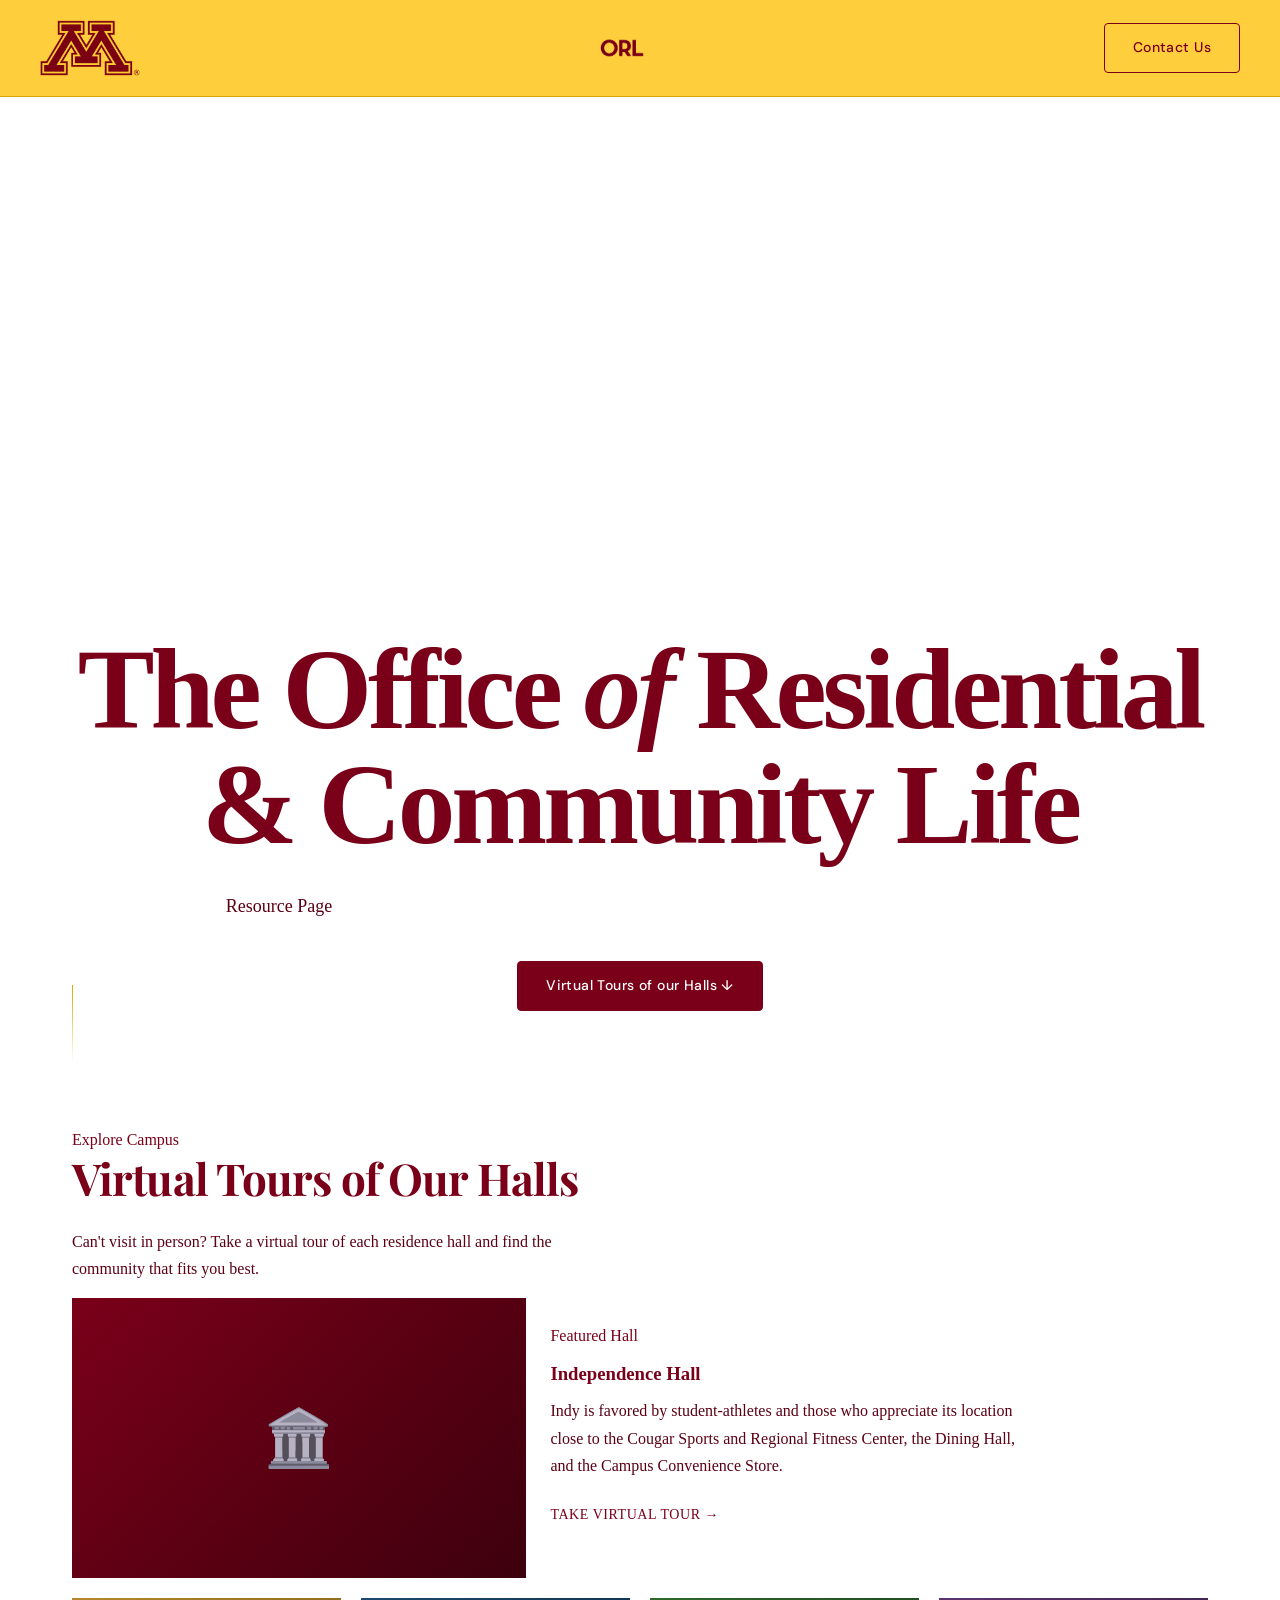
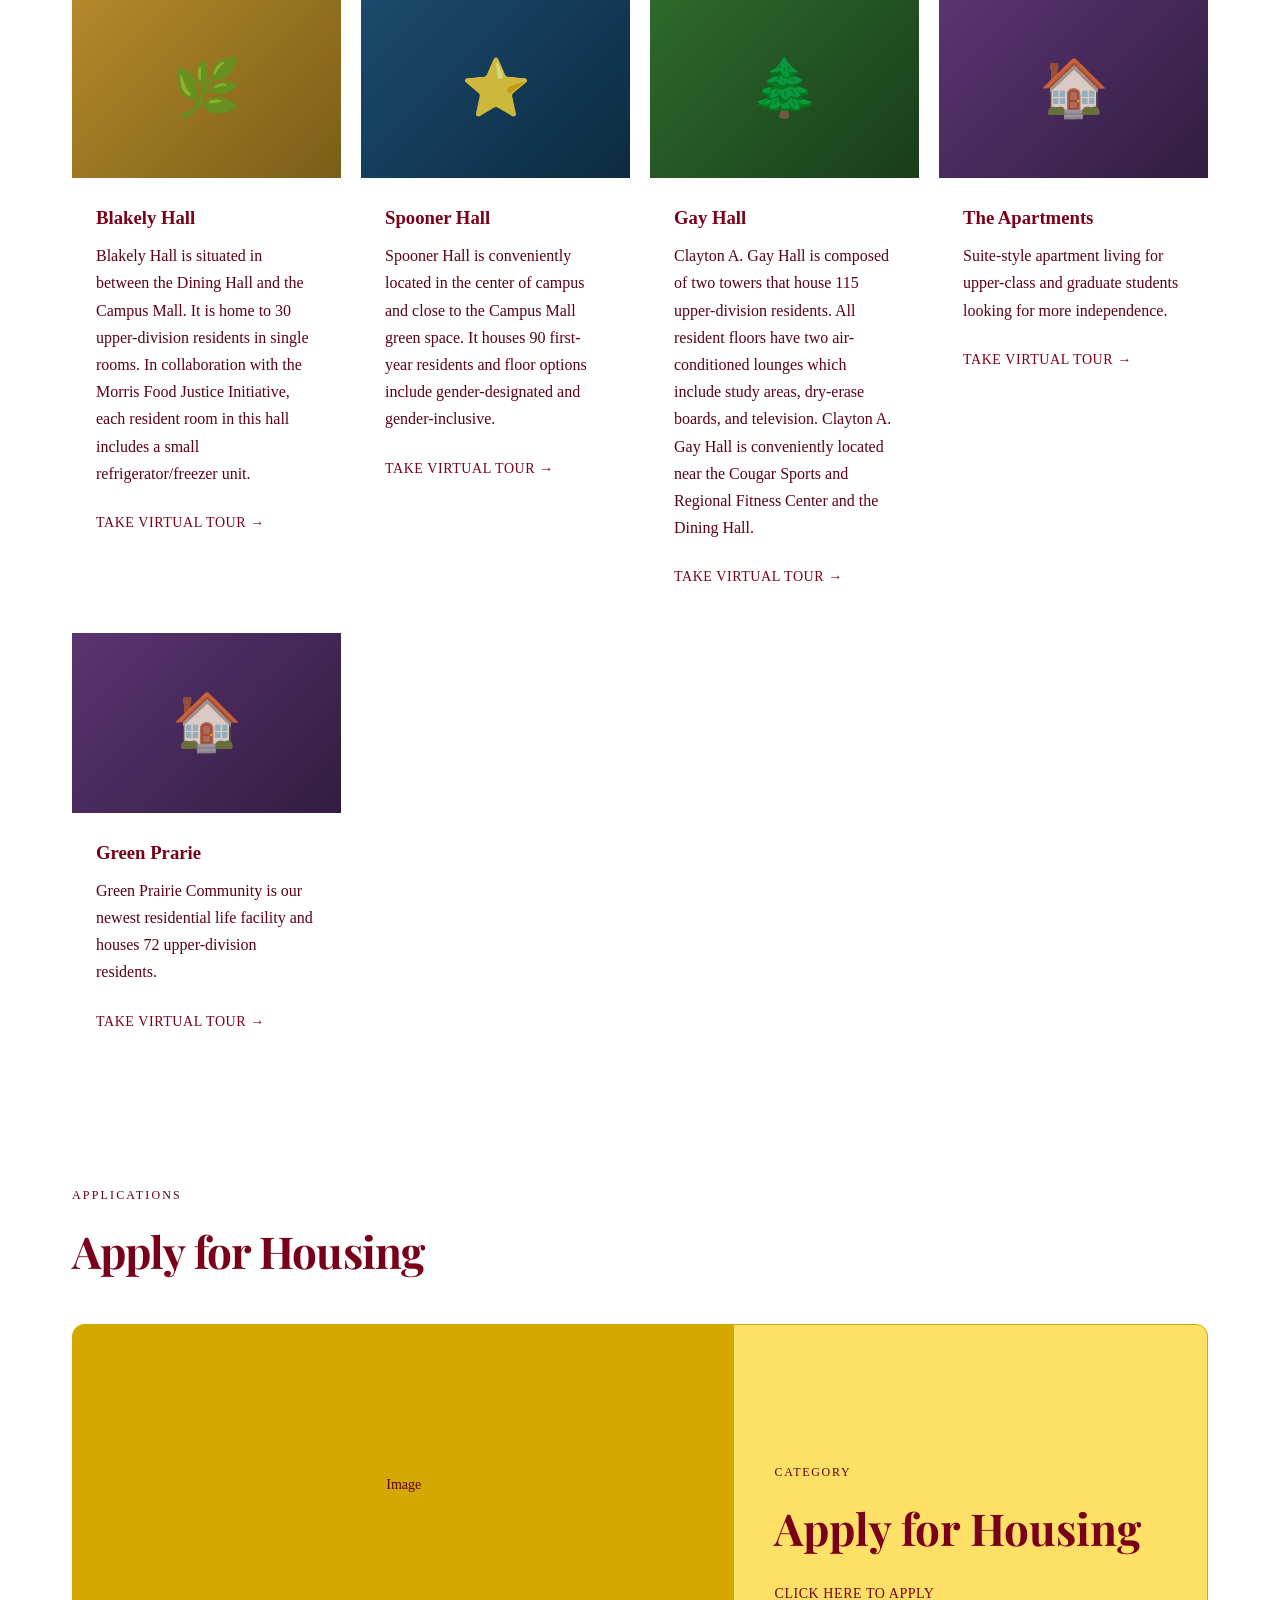
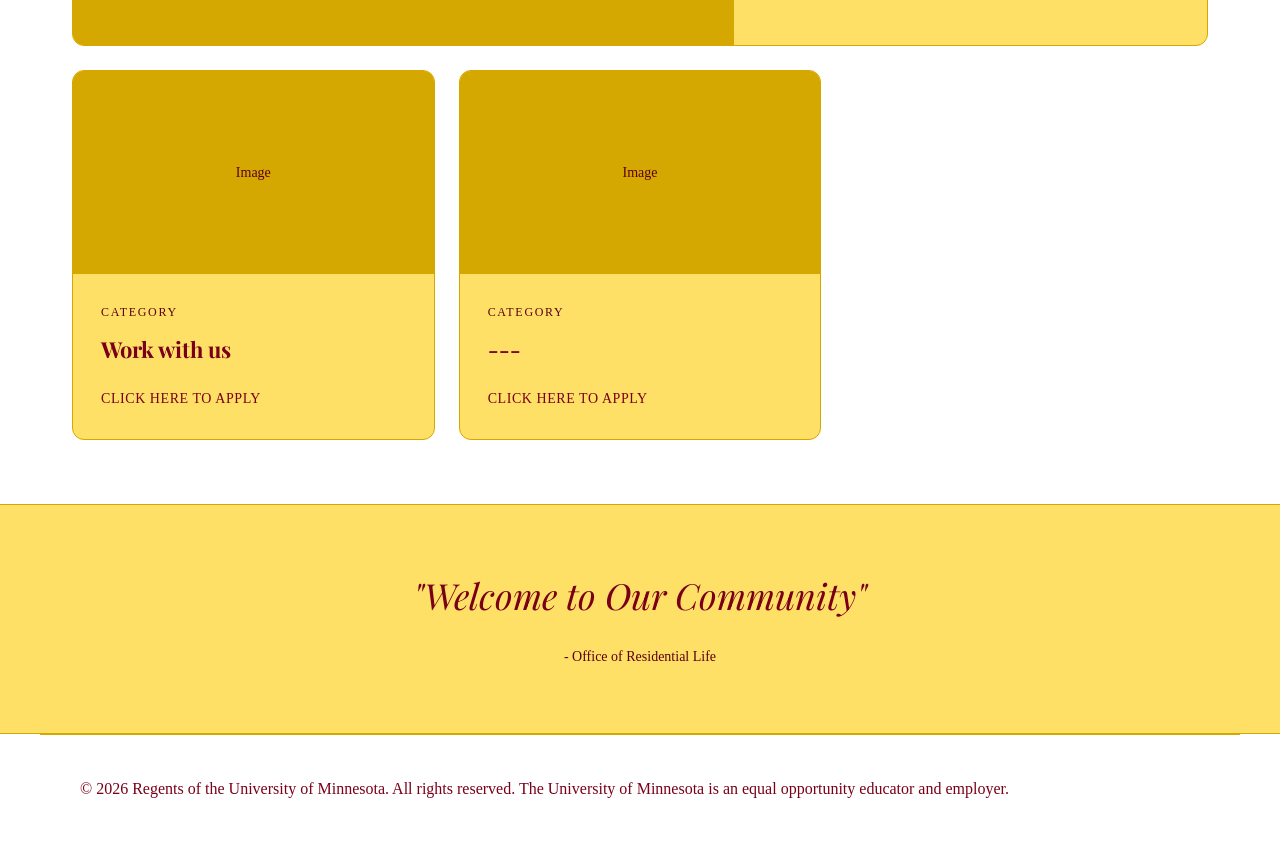
==== index.html @ 39b823a9 "changed titles" ====
<!DOCTYPE html>
<html lang="en">
<head>
  <meta charset="UTF-8" />
  <meta name="viewport" content="width=device-width, initial-scale=1.0" />
  <title>UMM Residential life</title>
  <link rel="stylesheet" href="webpage.css" />
  <link rel="preconnect" href="https://fonts.googleapis.com" />
  <link rel="preconnect" href="https://fonts.gstatic.com" crossorigin />
  <link href="https://fonts.googleapis.com/css2?family=Playfair+Display:wght@400;700;900&family=DM+Sans:wght@300;400;500&display=swap" rel="stylesheet" />
</head>
<body>

  <!-- NAV -->
  <nav class="nav">
    <a href="#">
      <img src="images/logo.png" alt="UMN Logo" width="100">
    </a>
    <ul class="nav__links">
      <li><a href="#">
          <img src="images/orl logo.png" alt="ORL Logo" width="50">
        </a>
      </li>
    </ul>
    <a href="#contact" class="btn btn--outline">Contact Us</a>
  </nav>

  <!-- HERO -->
  <video autoplay muted loop id="myVideo">
    <source src="videos/1.MOV" type="video/mp4">
  </video>

  <header class="hero">
    <h1 class="hero__title">
      The Office
      <em>of</em> Residential & Community Life
    </h1>
    <p class="hero__sub">
      Resource Page
    </p>
    <div class="hero__actions">
      <a href="#about" class="btn btn--primary">Virtual Tours of our Halls ↓</a>
    </div>
    <div class="hero__scroll-line"></div>
  </header>

 <section class="section" id="tours">
    <div class="section__label">Explore Campus</div>
    <h2 class="section__heading">Virtual Tours of Our Halls</h2>
    <p class="section__intro">
      Can't visit in person? Take a virtual tour of each residence hall and find the community that fits you best.
    </p>

    <div class="tours__grid">

      <a href="https://massinteract.com/university-of-minnesota-morris/#media-name=Residential%20Life%20-%20David%20C%20Johnson%20Independence%20Hall%20-%20Double%20Occupancy%20Room&yaw=99.58&pitch=0.44&fov=110.00" target="_blank" class="tour-card tour-card--featured">
        <div class="tour-card__img" style="background: linear-gradient(135deg, #7a0019 0%, #3d000d 100%);">
          <div class="tour-card__img-icon">🏛️</div>
        </div>
        <div class="tour-card__body">
          <span class="tour-card__badge">Featured Hall</span>
          <h3>Independence Hall</h3>
          <p>Indy is favored by student-athletes and those who appreciate its location close to the Cougar Sports and Regional Fitness Center, the Dining Hall, and the Campus Convenience Store.</p>
          <span class="link-arrow">Take Virtual Tour →</span>
        </div>
      </a>

      <a href="https://massinteract.com/university-of-minnesota-morris/#media-name=Academics%20-%20Blakely%20Hall&yaw=134.14&pitch=-0.00&fov=110.00" target="_blank" class="tour-card">
        <div class="tour-card__img" style="background: linear-gradient(135deg, #b5882a 0%, #7a5e18 100%);">
          <div class="tour-card__img-icon">🌿</div>
        </div>
        <div class="tour-card__body">
          <h3>Blakely Hall</h3>
          <p>Blakely Hall is situated in between the Dining Hall and the Campus Mall. It is home to 30 upper-division residents in single rooms. In collaboration with the Morris Food Justice Initiative, each resident room in this hall includes a small refrigerator/freezer unit. </p>
          <span class="link-arrow">Take Virtual Tour →</span>
        </div>
      </a>

      <a href="https://massinteract.com/university-of-minnesota-morris/#media-name=Residential%20Life%20-%20Spooner%20Hall%20-%20Double%20Occupancy%20Room&yaw=178.89&pitch=-0.45&fov=110.00" target="_blank" class="tour-card">
        <div class="tour-card__img" style="background: linear-gradient(135deg, #1a4a6e 0%, #0d2b40 100%);">
          <div class="tour-card__img-icon">⭐</div>
        </div>
        <div class="tour-card__body">
          <h3>Spooner Hall</h3>
          <p>Spooner Hall is conveniently located in the center of campus and close to the Campus Mall green space. It houses 90 first-year residents and floor options include gender-designated and gender-inclusive.</p>
          <span class="link-arrow">Take Virtual Tour →</span>
        </div>
      </a>

      <a href="https://massinteract.com/university-of-minnesota-morris/#media-name=Residential%20Life%20-%20Clayton%20A%20Gay%20Hall%20-%20Double%20Occupancy%20Room&yaw=2.99&pitch=-0.45&fov=110.00" target="_blank" class="tour-card">
        <div class="tour-card__img" style="background: linear-gradient(135deg, #2d6a2d 0%, #193d19 100%);">
          <div class="tour-card__img-icon">🌲</div>
        </div>
        <div class="tour-card__body">
          <h3>Gay Hall</h3>
          <p>Clayton A. Gay Hall is composed of two towers that house 115 upper-division residents. All resident floors have two air-conditioned lounges which include study areas, dry-erase boards, and television. Clayton A. Gay Hall is conveniently located near the Cougar Sports and Regional Fitness Center and the Dining Hall.</p>
          <span class="link-arrow">Take Virtual Tour →</span>
        </div>
      </a>

      <a href="https://massinteract.com/university-of-minnesota-morris/#media-name=Residential%20Life%20-%20On-Campus%20Apartments&yaw=59.70&pitch=0.44&fov=110.00" target="_blank" class="tour-card">
        <div class="tour-card__img" style="background: linear-gradient(135deg, #5a3472 0%, #321d40 100%);">
          <div class="tour-card__img-icon">🏠</div>
        </div>
        <div class="tour-card__body">
          <h3>The Apartments</h3>
          <p>Suite-style apartment living for upper-class and graduate students looking for more independence.</p>
          <span class="link-arrow">Take Virtual Tour →</span>
        </div>
      </a>

            <a href="https://massinteract.com/university-of-minnesota-morris/#media-name=Residential%20Life%20-%20On-Campus%20Apartments&yaw=59.70&pitch=0.44&fov=110.00" target="_blank" class="tour-card">
        <div class="tour-card__img" style="background: linear-gradient(135deg, #5a3472 0%, #321d40 100%);">
          <div class="tour-card__img-icon">🏠</div>
        </div>
        <div class="tour-card__body">
          <h3>Green Prarie</h3>
          <p>Green Prairie Community is our newest residential life facility and houses 72 upper-division residents.</p>
          <span class="link-arrow">Take Virtual Tour →</span>
        </div>
      </a>

    </div>
  </section>


  <!-- WORK / PORTFOLIO -->
  <section class="section work" id="work">
    <div class="about__label">Applications</div>
    <h2 class="section__heading">Apply for Housing</h2>
    <div class="work__grid">
      <article class="work-card work-card--large">
        <div class="work-card__img-wrap">
          <div class="work-card__img-placeholder"><span>Image</span></div>
        </div>
        <div class="work-card__body">
          <span class="work-card__tag">Category</span>
          <h3>Apply for Housing</h3>
          <a href="https://umnmorris.erezlife.com/" class="link-arrow">Click here to apply</a>
        </div>
      </article>
      <article class="work-card">
        <div class="work-card__img-wrap">
          <div class="work-card__img-placeholder"><span>Image</span></div>
        </div>
        <div class="work-card__body">
          <span class="work-card__tag">Category</span>
          <h3>Work with us</h3>
          <a href="#" class="link-arrow">Click here to apply</a>
        </div>
      </article>
      <article class="work-card">
        <div class="work-card__img-wrap">
          <div class="work-card__img-placeholder"><span>Image</span></div>
        </div>
        <div class="work-card__body">
          <span class="work-card__tag">Category</span>
          <h3>---</h3>
          <a href="#" class="link-arrow">Click here to apply</a>
        </div>
      </article>
    </div>
  </section>

  <!-- TESTIMONIAL -->
  <section class="section testimonial">
    <blockquote class="quote">
      <p class="quote__text">
        "Welcome to Our Community"
      </p>
      <footer class="quote__author">
        <strong></strong> - Office of Residential Life
      </footer>
    </blockquote>
  </section>


  <!-- FOOTER -->
  <footer class="footer">
      <span>© 2026 Regents of the University of Minnesota. All rights reserved. The University of Minnesota is an equal opportunity educator and employer.</span>
    </div>
  </footer>

</body>
</html>
---- webpage.css ----
/* ============================================================
   TEMPLATE — style.css
   Aesthetic: Editorial / Refined Minimal (warm ivory + ink)
   Fonts: Playfair Display (headings) + DM Sans (body)
   ============================================================ */

/* ----------------------------------------------------------
   CSS VARIABLES
   ---------------------------------------------------------- */
:root {
  --clr-bg:         #ffffff;
  --clr-ink:        #7a0019;
  --clr-muted:      #5c0014;
  --clr-accent:     #7a0019;
  --clr-accent-lt:  #f5e090;
  --clr-border:     #d4a800;
  --clr-white:      #FFFFFF;
  --clr-card-bg:    #ffe066;

  --ff-display: 'Playfair Display', Georgia, serif;
  --ff-body:    'DM Sans', sans-serif;

  --fz-xs:   0.75rem;
  --fz-sm:   0.875rem;
  --fz-base: 1rem;
  --fz-lg:   1.125rem;
  --fz-xl:   1.375rem;
  --fz-2xl:  2rem;
  --fz-3xl:  2.75rem;
  --fz-4xl:  4rem;
  --fz-hero: clamp(4rem, 9vw, 8rem);

  --radius:  4px;
  --radius-lg: 12px;

  --shadow-sm: 0 1px 3px rgba(122,0,25,.12);
  --shadow-md: 0 4px 16px rgba(122,0,25,.18);

  --transition: 220ms ease;

  --max-w: 1200px;
  --section-pad: clamp(2.5rem, 5vw, 4.5rem);
}

/* ----------------------------------------------------------
   RESET & BASE
   ---------------------------------------------------------- */
*, *::before, *::after { box-sizing: border-box; margin: 0; padding: 0; }

html { 
  scroll-behavior: smooth; 
}

#myVideo {
  width: 100vw;
  height: 50vh;
  object-fit: cover;
}


body {
  font-family: 'custom';
  src: ur('fonts/Neurtaface Text Bold.otf') format('truetype');
  font-size: var(--fz-base);
  line-height: 1.7;
  color: var(--clr-ink);
  background: var(--clr-bg);
  -webkit-font-smoothing: antialiased;
}

img { display: block; max-width: 100%; height: auto; }

a { color: inherit; text-decoration: none; }

ul { list-style: none; }

/* ----------------------------------------------------------
   TYPOGRAPHY
   ---------------------------------------------------------- */
.section__heading {
  font-family: var(--ff-display);
  font-size: var(--fz-3xl);
  font-weight: 700;
  line-height: 1.15;
  letter-spacing: -0.02em;
  margin-bottom: 1.5rem;
}

p {
  color: var(--clr-muted);
  max-width: 60ch;
  margin-bottom: 1rem;
}

em { font-style: italic; color: var(--clr-ink); }

.link-arrow {
  display: inline-flex;
  align-items: center;
  gap: 0.3em;
  font-weight: 500;
  font-size: var(--fz-sm);
  letter-spacing: 0.04em;
  text-transform: uppercase;
  color: var(--clr-ink);
  transition: gap var(--transition);
}
.link-arrow:hover { gap: 0.6em; }

/* ----------------------------------------------------------
   LAYOUT UTILS
   ---------------------------------------------------------- */
.section {
  max-width: var(--max-w);
  margin: 0 auto;
  padding: var(--section-pad) 2rem;
}

.about__label {
  font-size: var(--fz-xs);
  font-weight: 500;
  letter-spacing: 0.18em;
  text-transform: uppercase;
  color: var(--clr-muted);
  margin-bottom: 1.25rem;
}

/* ----------------------------------------------------------
   BUTTONS
   ---------------------------------------------------------- */
.btn {
  display: inline-flex;
  align-items: center;
  gap: 0.5em;
  padding: 0.75rem 1.75rem;
  border-radius: var(--radius);
  font-family: var(--ff-body);
  font-size: var(--fz-sm);
  font-weight: 500;
  letter-spacing: 0.03em;
  cursor: pointer;
  transition: background var(--transition), color var(--transition), border-color var(--transition), transform var(--transition);
  border: 1.5px solid transparent;
}

.btn:hover { transform: translateY(-1px); }
.btn:active { transform: translateY(0); }

.btn--primary {
  background: var(--clr-ink);
  color: var(--clr-white);
  border-color: var(--clr-ink);
}
.btn--primary:hover { background: #4d0010; border-color: #4d0010; }

.btn--outline {
  background: transparent;
  color: var(--clr-ink);
  border-color: var(--clr-ink);
}
.btn--outline:hover { background: var(--clr-ink); color: var(--clr-white); }

.btn--ghost {
  background: transparent;
  color: var(--clr-muted);
  border-color: transparent;
  padding-left: 0;
}
.btn--ghost:hover { color: var(--clr-ink); }

/* ----------------------------------------------------------
   NAV
   ---------------------------------------------------------- */
.nav {
  position: sticky;
  top: 0;
  z-index: 100;
  display: flex;
  align-items: center;
  justify-content: space-between;
  gap: 2rem;
  padding: 1.25rem 2.5rem;
  background: rgba(255, 204, 51, 0.95);
  backdrop-filter: blur(10px);
  border-bottom: 1px solid var(--clr-border);
}

.nav__logo {
  font-family: var(--ff-display);
  font-size: var(--fz-xl);
  font-weight: 900;
  letter-spacing: -0.03em;
  color: var(--clr-ink);
}

.nav__links {
  display: flex;
  gap: 2rem;
}

.nav__links a {
  font-size: var(--fz-sm);
  font-weight: 400;
  color: var(--clr-muted);
  transition: color var(--transition);
}
.nav__links a:hover { color: var(--clr-ink); }

/* ----------------------------------------------------------
   HERO
   ---------------------------------------------------------- */
.hero {
  position: relative;
  max-width: var(--max-w);
  margin: 0 auto;
  padding: clamp(2.5rem, 6vw, 5rem) 2rem clamp(2rem, 4vw, 3.5rem);
  overflow: hidden;
  text-align: center;
}

.hero__eyebrow {
  font-size: var(--fz-xs);
  letter-spacing: 0.22em;
  text-transform: uppercase;
  color: var(--clr-muted);
  margin-bottom: 1.5rem;
  animation: fadeUp 0.6s ease both;
}

.hero__title {
  font-family: 'custom';
  src: ur('fonts/Neutraface Text Bold.otf') format('truetype');
  font-size: var(--fz-hero);
  font-weight: 900;
  line-height: 1.0;
  letter-spacing: -0.035em;
  color: var(--clr-ink);
  margin-bottom: 1.75rem;
  animation: fadeUp 0.6s 0.1s ease both;
  text-align: center;
}

.hero__sub {
  font-size: var(--fz-lg);
  max-width: 46ch;
  color: var(--clr-muted);
  margin-bottom: 2.5rem;
  animation: fadeUp 0.6s 0.2s ease both;
  text-align: center;

}

.hero__actions {
  display: flex;
  align-items: center;
  justify-content: center;
  gap: 1.25rem;
  flex-wrap: wrap;
  animation: fadeUp 0.6s 0.3s ease both;
}

.hero__scroll-line {
  position: absolute;
  bottom: 0;
  left: 2rem;
  width: 1px;
  height: clamp(3rem, 6vw, 5rem);
  background: linear-gradient(to bottom, var(--clr-border), transparent);
}

/* ----------------------------------------------------------
   ABOUT
   ---------------------------------------------------------- */
.about__grid {
  display: grid;
  grid-template-columns: 1fr 1fr;
  gap: 5rem;
  align-items: center;
}

.about__image-wrap {
  position: relative;
}

.about__image-placeholder {
  width: 100%;
  aspect-ratio: 4/5;
  background: var(--clr-card-bg);
  border-radius: var(--radius-lg);
  display: flex;
  align-items: center;
  justify-content: center;
  font-size: var(--fz-sm);
  color: var(--clr-muted);
  border: 1px dashed var(--clr-border);
}

.about__text { max-width: 50ch; }
.about__text .section__heading { max-width: 20ch; }

/* ----------------------------------------------------------
   Virtual Tours
   ---------------------------------------------------------- */

.tours__grid {
  display: grid;
  grid-template-columns: repeat(4, 1fr);
  grid-template-rows: auto auto;
  gap: 1.25rem;
}

.tour-card--featured {
  grid-column: span 4;
  display: grid;
  grid-template-columns: 1fr 1.5fr;
}




.tour-card:hover {
  transform: translateY(-5px);
  box-shadow: var(--shadow-lg);
}

.tour-card__img {
  display: flex;
  align-items: center;
  justify-content: center;
  min-height: 180px;
  flex-shrink: 0;
}

.tour-card--featured .tour-card__img {
  min-height: 280px;
}

.tour-card__img-icon {
  font-size: 3.5rem;
  opacity: 0.8;
}

.tour-card__body {
  padding: 1.5rem;
  display: flex;
  flex-direction: column;
  gap: 0.5rem;
  flex: 1;
}



/* ----------------------------------------------------------
   WORK
   ---------------------------------------------------------- */
.work > .section__heading { margin-bottom: 3rem; }

.work__grid {
  display: grid;
  grid-template-columns: repeat(3, 1fr);
  grid-template-rows: auto;
  gap: 1.5rem;
}

.work-card--large {
  grid-column: span 3;
  display: grid;
  grid-template-columns: 1.4fr 1fr;
  gap: 0;
  overflow: hidden;
}

.work-card {
  background: var(--clr-card-bg);
  border: 1px solid var(--clr-border);
  border-radius: var(--radius-lg);
  overflow: hidden;
  transition: transform var(--transition), box-shadow var(--transition);
}

.work-card:hover {
  transform: translateY(-4px);
  box-shadow: var(--shadow-md);
}

.work-card__img-wrap { overflow: hidden; }

.work-card__img-placeholder {
  width: 100%;
  aspect-ratio: 16/9;
  background: var(--clr-border);
  display: flex;
  align-items: center;
  justify-content: center;
  font-size: var(--fz-sm);
  color: var(--clr-muted);
  border: 1px dashed var(--clr-border);
  transition: transform 400ms ease;
}

.work-card--large .work-card__img-placeholder {
  aspect-ratio: unset;
  height: 100%;
  min-height: 320px;
  border-radius: 0;
}

.work-card:hover .work-card__img-placeholder { transform: scale(1.03); }

.work-card__body { padding: 1.75rem; }

.work-card--large .work-card__body {
  display: flex;
  flex-direction: column;
  justify-content: flex-end;
  padding: 2.5rem;
}

.work-card__tag {
  font-size: var(--fz-xs);
  letter-spacing: 0.14em;
  text-transform: uppercase;
  color: var(--clr-muted);
  display: block;
  margin-bottom: 0.5rem;
}

.work-card__body h3 {
  font-family: var(--ff-display);
  font-size: var(--fz-xl);
  font-weight: 700;
  margin-bottom: 1rem;
}

.work-card--large .work-card__body h3 { font-size: var(--fz-3xl); }

/* ----------------------------------------------------------
   TESTIMONIAL
   ---------------------------------------------------------- */
.testimonial {
  border-top: 1px solid var(--clr-border);
  border-bottom: 1px solid var(--clr-border);
  background: var(--clr-card-bg);
  max-width: 100%;
  padding: var(--section-pad) 2rem;
}

.quote {
  max-width: 780px;
  margin: 0 auto;
  text-align: center;
}

.quote__text {
  font-family: var(--ff-display);
  font-size: clamp(1.5rem, 3vw, 2.25rem);
  font-weight: 400;
  font-style: italic;
  line-height: 1.45;
  color: var(--clr-ink);
  max-width: 100%;
  margin-bottom: 1.5rem;
}

.quote__author {
  font-size: var(--fz-sm);
  color: var(--clr-muted);
}

/* ----------------------------------------------------------
   CONTACT
   ---------------------------------------------------------- */
.contact__sub {
  max-width: 50ch;
  margin-bottom: 3rem;
}

.contact__form { max-width: 680px; }

.form-row {
  display: grid;
  grid-template-columns: 1fr 1fr;
  gap: 1.25rem;
  margin-bottom: 1.25rem;
}

.form-group {
  display: flex;
  flex-direction: column;
  gap: 0.4rem;
  margin-bottom: 1.25rem;
}

.form-group label {
  font-size: var(--fz-sm);
  font-weight: 500;
  color: var(--clr-ink);
}

.form-group input,
.form-group textarea {
  font-family: var(--ff-body);
  font-size: var(--fz-base);
  color: var(--clr-ink);
  background: var(--clr-white);
  border: 1.5px solid var(--clr-border);
  border-radius: var(--radius);
  padding: 0.75rem 1rem;
  outline: none;
  transition: border-color var(--transition), box-shadow var(--transition);
  resize: vertical;
}

.form-group input::placeholder,
.form-group textarea::placeholder { color: var(--clr-border); }

.form-group input:focus,
.form-group textarea:focus {
  border-color: var(--clr-accent);
  box-shadow: 0 0 0 3px var(--clr-accent-lt);
}

/* ----------------------------------------------------------
   FOOTER
   ---------------------------------------------------------- */
.footer {
  border-top: 1px solid var(--clr-border);
  padding: 2.5rem 2.5rem;
  max-width: var(--max-w);
  margin: 0 auto;
}

.footer__top {
  display: flex;
  align-items: center;
  justify-content: space-between;
  margin-bottom: 2rem;
  flex-wrap: wrap;
  gap: 1rem;
}

.footer__links {
  display: flex;
  gap: 2rem;
}

.footer__links a {
  font-size: var(--fz-sm);
  color: var(--clr-muted);
  transition: color var(--transition);
}
.footer__links a:hover { color: var(--clr-ink); }

.footer__bottom {
  display: flex;
  justify-content: space-between;
  align-items: center;
  font-size: var(--fz-xs);
  color: var(--clr-muted);
  border-top: 1px solid var(--clr-border);
  padding-top: 1.5rem;
  flex-wrap: wrap;
  gap: 0.5rem;
}

/* ----------------------------------------------------------
   ANIMATIONS
   ---------------------------------------------------------- */
@keyframes fadeUp {
  from { opacity: 0; transform: translateY(20px); }
  to   { opacity: 1; transform: translateY(0); }
}

/* ----------------------------------------------------------
   RESPONSIVE
   ---------------------------------------------------------- */
@media (max-width: 900px) {
  .about__grid {
    grid-template-columns: 1fr;
    gap: 2.5rem;
  }

  .work__grid {
    grid-template-columns: 1fr;
  }

  .work-card--large {
    grid-column: span 1;
    grid-template-columns: 1fr;
  }

  .work-card--large .work-card__img-placeholder {
    min-height: 220px;
  }
}

@media (max-width: 640px) {
  .nav__links { display: none; }

  .hero__title { letter-spacing: -0.03em; }

  .form-row { grid-template-columns: 1fr; }

  .footer__top { flex-direction: column; align-items: flex-start; }

  .footer__bottom { flex-direction: column; align-items: flex-start; }

  .services__grid { grid-template-columns: 1fr; }
}


/* ----------------------------------------------------------
   VIDSOS
   ---------------------------------------------------------- */
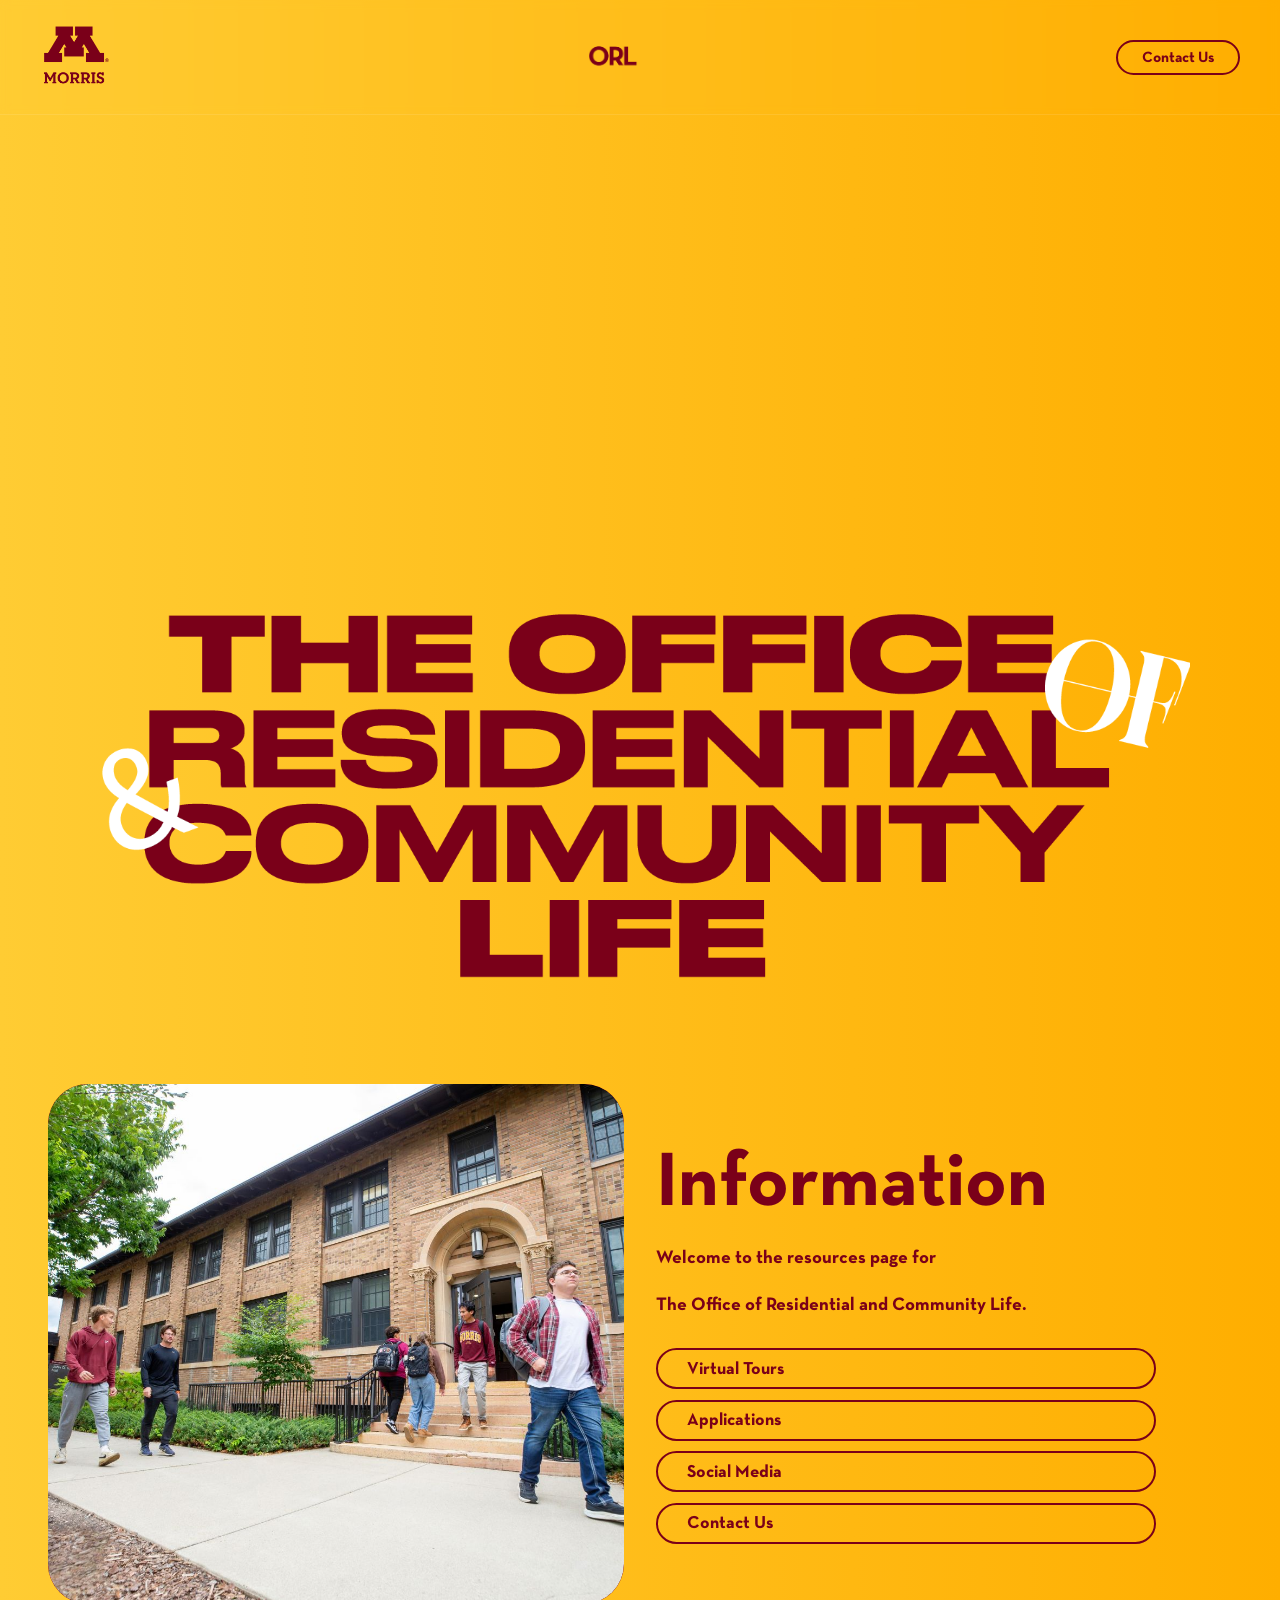
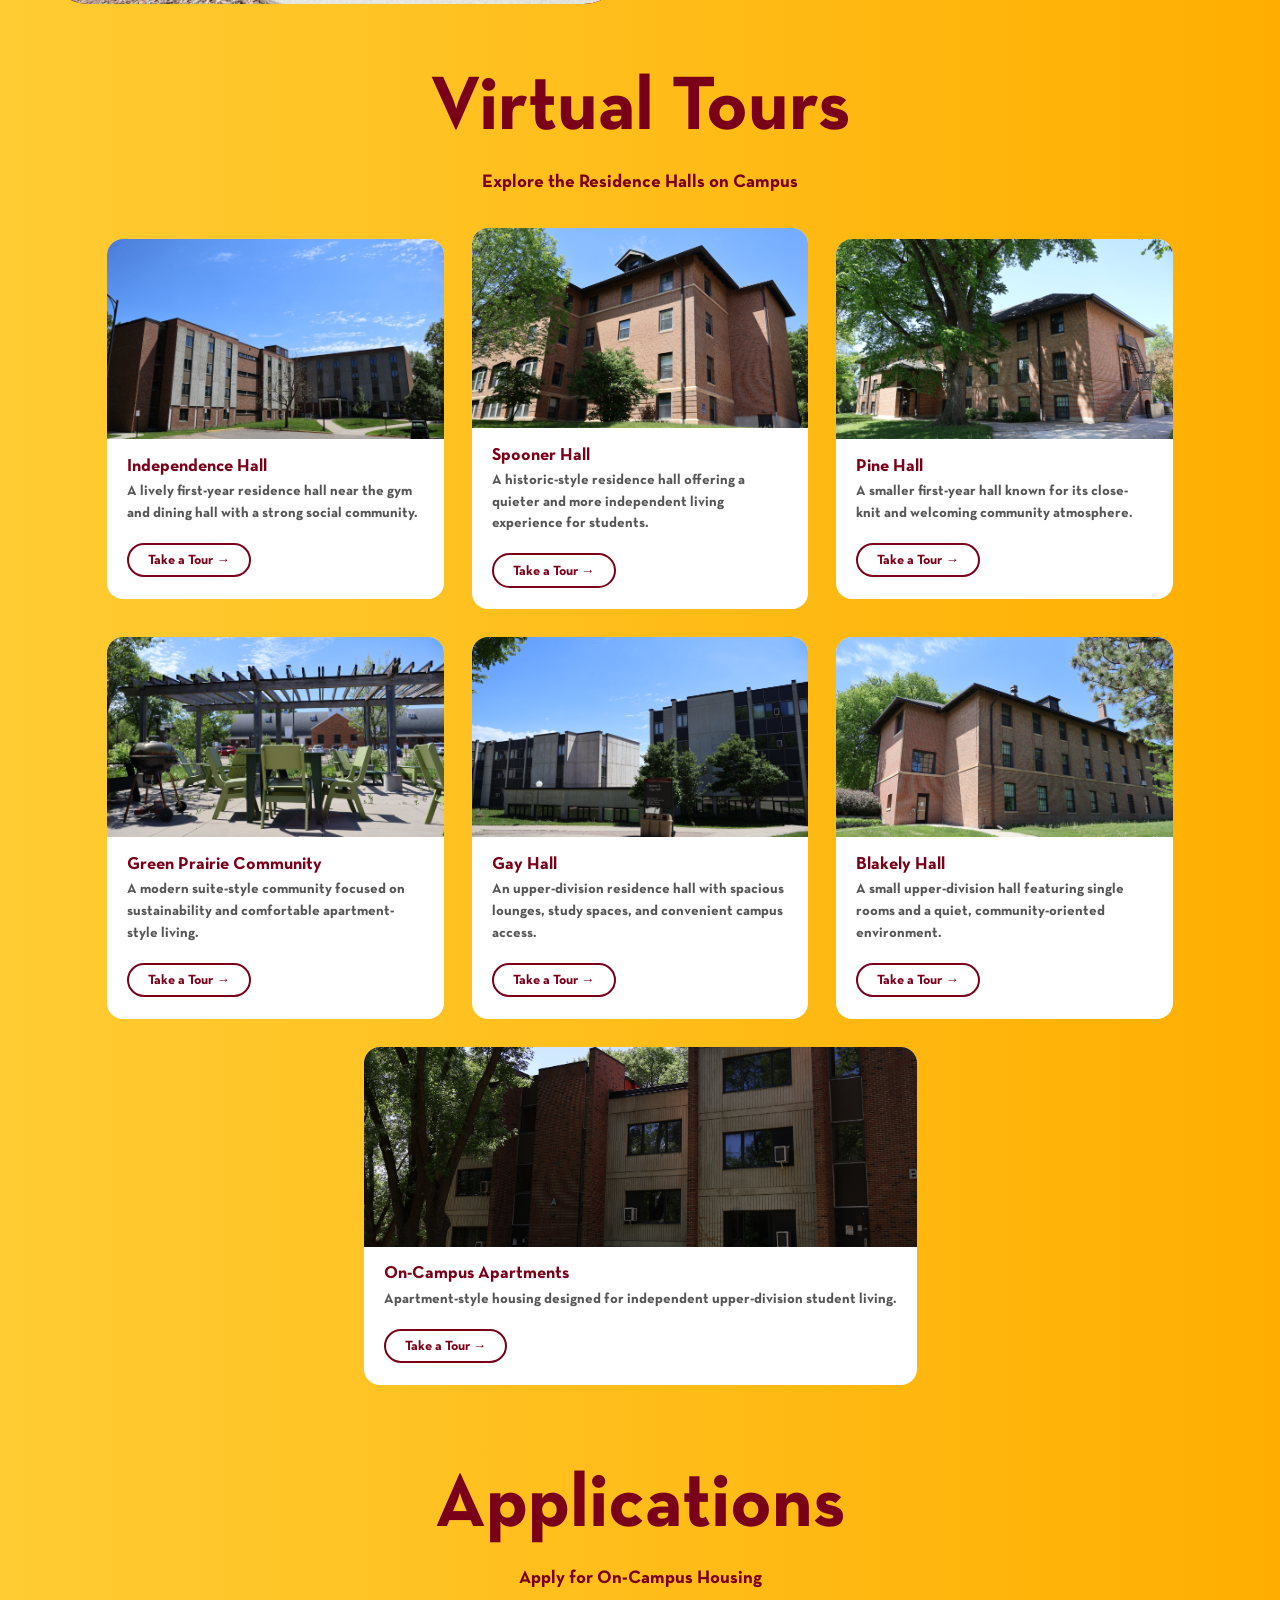
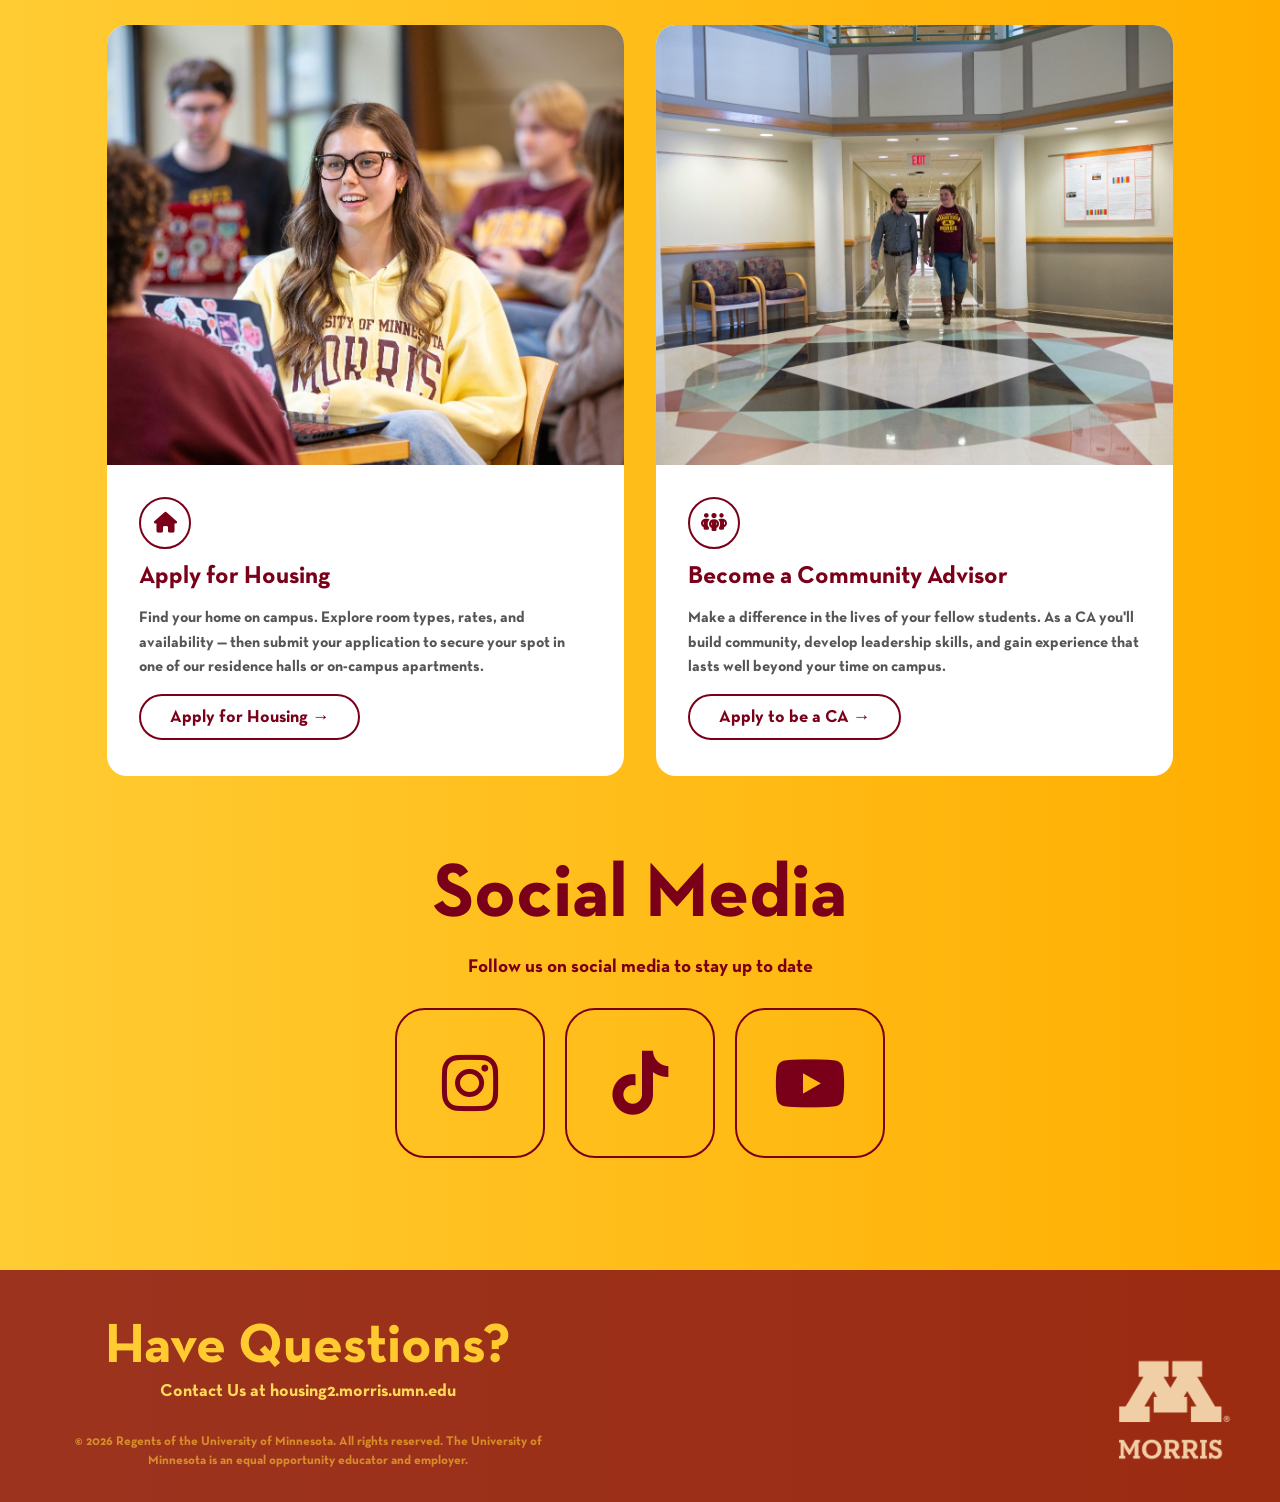
==== commit 617a7a8b: "Rename page.html to index.html" ====
--- a/index.html
+++ b/index.html
@@ -1,185 +1,261 @@
 <!DOCTYPE html>
 <html lang="en">
-<head>
-  <meta charset="UTF-8" />
-  <meta name="viewport" content="width=device-width, initial-scale=1.0" />
-  <title>UMM Residential life</title>
-  <link rel="stylesheet" href="webpage.css" />
-  <link rel="preconnect" href="https://fonts.googleapis.com" />
-  <link rel="preconnect" href="https://fonts.gstatic.com" crossorigin />
-  <link href="https://fonts.googleapis.com/css2?family=Playfair+Display:wght@400;700;900&family=DM+Sans:wght@300;400;500&display=swap" rel="stylesheet" />
-</head>
-<body>
-
-  <!-- NAV -->
-  <nav class="nav">
-    <a href="#">
-      <img src="images/logo.png" alt="UMN Logo" width="100">
-    </a>
-    <ul class="nav__links">
-      <li><a href="#">
-          <img src="images/orl logo.png" alt="ORL Logo" width="50">
-        </a>
-      </li>
-    </ul>
-    <a href="#contact" class="btn btn--outline">Contact Us</a>
-  </nav>
-
-  <!-- HERO -->
-  <video autoplay muted loop id="myVideo">
-    <source src="videos/1.MOV" type="video/mp4">
-  </video>
-
-  <header class="hero">
-    <h1 class="hero__title">
-      The Office
-      <em>of</em> Residential & Community Life
-    </h1>
-    <p class="hero__sub">
-      Resource Page
-    </p>
-    <div class="hero__actions">
-      <a href="#about" class="btn btn--primary">Virtual Tours of our Halls ↓</a>
+  <head>
+    <meta charset="utf-8" />
+    <meta http-equiv="X-UA-Compatible" content="IE=edge" />
+    <title>The Office of Residential Life</title>
+    <meta name="description" content="Office of Residential Life – University of Minnesota" />
+    <meta name="viewport" content="width=device-width, initial-scale=1" />
+    <link rel="stylesheet" href="page.css" />
+    <link rel="stylesheet" href="https://cdnjs.cloudflare.com/ajax/libs/font-awesome/6.5.0/css/all.min.css" />
+    <link rel="icon" type="image/png" href="images/umn-logo.png">
+  </head>
+
+  <body>
+
+    <!-- ── Splash Screen ─────────────────────────────────── -->
+    <div class="splash" id="splash">
+      <h1 class="fade-in">
+        <img src="images/1.png" alt="Office of Residential Life logo" width="200" />
+      </h1>
     </div>
-    <div class="hero__scroll-line"></div>
-  </header>
-
- <section class="section" id="tours">
-    <div class="section__label">Explore Campus</div>
-    <h2 class="section__heading">Virtual Tours of Our Halls</h2>
-    <p class="section__intro">
-      Can't visit in person? Take a virtual tour of each residence hall and find the community that fits you best.
-    </p>
-
-    <div class="tours__grid">
-
-      <a href="https://massinteract.com/university-of-minnesota-morris/#media-name=Residential%20Life%20-%20David%20C%20Johnson%20Independence%20Hall%20-%20Double%20Occupancy%20Room&yaw=99.58&pitch=0.44&fov=110.00" target="_blank" class="tour-card tour-card--featured">
-        <div class="tour-card__img" style="background: linear-gradient(135deg, #7a0019 0%, #3d000d 100%);">
-          <div class="tour-card__img-icon">🏛️</div>
-        </div>
-        <div class="tour-card__body">
-          <span class="tour-card__badge">Featured Hall</span>
-          <h3>Independence Hall</h3>
-          <p>Indy is favored by student-athletes and those who appreciate its location close to the Cougar Sports and Regional Fitness Center, the Dining Hall, and the Campus Convenience Store.</p>
-          <span class="link-arrow">Take Virtual Tour →</span>
-        </div>
+
+    <!-- ── Navigation ────────────────────────────────────── -->
+    <nav class="nav" aria-label="Main navigation">
+      <a href="#">
+        <img src="images/umn-logo-maroon.png" alt="University of Minnesota logo" width="70" />
       </a>
 
-      <a href="https://massinteract.com/university-of-minnesota-morris/#media-name=Academics%20-%20Blakely%20Hall&yaw=134.14&pitch=-0.00&fov=110.00" target="_blank" class="tour-card">
-        <div class="tour-card__img" style="background: linear-gradient(135deg, #b5882a 0%, #7a5e18 100%);">
-          <div class="tour-card__img-icon">🌿</div>
-        </div>
-        <div class="tour-card__body">
-          <h3>Blakely Hall</h3>
-          <p>Blakely Hall is situated in between the Dining Hall and the Campus Mall. It is home to 30 upper-division residents in single rooms. In collaboration with the Morris Food Justice Initiative, each resident room in this hall includes a small refrigerator/freezer unit. </p>
-          <span class="link-arrow">Take Virtual Tour →</span>
-        </div>
-      </a>
-
-      <a href="https://massinteract.com/university-of-minnesota-morris/#media-name=Residential%20Life%20-%20Spooner%20Hall%20-%20Double%20Occupancy%20Room&yaw=178.89&pitch=-0.45&fov=110.00" target="_blank" class="tour-card">
-        <div class="tour-card__img" style="background: linear-gradient(135deg, #1a4a6e 0%, #0d2b40 100%);">
-          <div class="tour-card__img-icon">⭐</div>
-        </div>
-        <div class="tour-card__body">
-          <h3>Spooner Hall</h3>
-          <p>Spooner Hall is conveniently located in the center of campus and close to the Campus Mall green space. It houses 90 first-year residents and floor options include gender-designated and gender-inclusive.</p>
-          <span class="link-arrow">Take Virtual Tour →</span>
-        </div>
-      </a>
-
-      <a href="https://massinteract.com/university-of-minnesota-morris/#media-name=Residential%20Life%20-%20Clayton%20A%20Gay%20Hall%20-%20Double%20Occupancy%20Room&yaw=2.99&pitch=-0.45&fov=110.00" target="_blank" class="tour-card">
-        <div class="tour-card__img" style="background: linear-gradient(135deg, #2d6a2d 0%, #193d19 100%);">
-          <div class="tour-card__img-icon">🌲</div>
-        </div>
-        <div class="tour-card__body">
-          <h3>Gay Hall</h3>
-          <p>Clayton A. Gay Hall is composed of two towers that house 115 upper-division residents. All resident floors have two air-conditioned lounges which include study areas, dry-erase boards, and television. Clayton A. Gay Hall is conveniently located near the Cougar Sports and Regional Fitness Center and the Dining Hall.</p>
-          <span class="link-arrow">Take Virtual Tour →</span>
-        </div>
-      </a>
-
-      <a href="https://massinteract.com/university-of-minnesota-morris/#media-name=Residential%20Life%20-%20On-Campus%20Apartments&yaw=59.70&pitch=0.44&fov=110.00" target="_blank" class="tour-card">
-        <div class="tour-card__img" style="background: linear-gradient(135deg, #5a3472 0%, #321d40 100%);">
-          <div class="tour-card__img-icon">🏠</div>
-        </div>
-        <div class="tour-card__body">
-          <h3>The Apartments</h3>
-          <p>Suite-style apartment living for upper-class and graduate students looking for more independence.</p>
-          <span class="link-arrow">Take Virtual Tour →</span>
-        </div>
-      </a>
-
-            <a href="https://massinteract.com/university-of-minnesota-morris/#media-name=Residential%20Life%20-%20On-Campus%20Apartments&yaw=59.70&pitch=0.44&fov=110.00" target="_blank" class="tour-card">
-        <div class="tour-card__img" style="background: linear-gradient(135deg, #5a3472 0%, #321d40 100%);">
-          <div class="tour-card__img-icon">🏠</div>
-        </div>
-        <div class="tour-card__body">
-          <h3>Green Prarie</h3>
-          <p>Green Prairie Community is our newest residential life facility and houses 72 upper-division residents.</p>
-          <span class="link-arrow">Take Virtual Tour →</span>
-        </div>
-      </a>
-
+      <ul class="nav__links">
+        <li>
+          <a href="#">
+            <img src="images/orl logo maroon.png" alt="Office of Residential Life logo" width="50" />
+          </a>
+        </li>
+      </ul>
+
+      <a href="#contact" class="btn btn--outline">Contact Us</a>
+    </nav>
+
+    <video autoplay muted loop playsinline id="myVideo" aria-hidden="true">
+      <source src="videos/1.mp4" type="video/mp4" />
+    </video>
+
+    <div class="hero">
+      <div class="hero-logo">
+        <img
+          src="images/title2.png"
+          alt="Office of Residential and Community Life"
+          width="1100"
+        />
+      </div>
     </div>
-  </section>
-
-
-  <!-- WORK / PORTFOLIO -->
-  <section class="section work" id="work">
-    <div class="about__label">Applications</div>
-    <h2 class="section__heading">Apply for Housing</h2>
-    <div class="work__grid">
-      <article class="work-card work-card--large">
-        <div class="work-card__img-wrap">
-          <div class="work-card__img-placeholder"><span>Image</span></div>
-        </div>
-        <div class="work-card__body">
-          <span class="work-card__tag">Category</span>
-          <h3>Apply for Housing</h3>
-          <a href="https://umnmorris.erezlife.com/" class="link-arrow">Click here to apply</a>
-        </div>
-      </article>
-      <article class="work-card">
-        <div class="work-card__img-wrap">
-          <div class="work-card__img-placeholder"><span>Image</span></div>
-        </div>
-        <div class="work-card__body">
-          <span class="work-card__tag">Category</span>
-          <h3>Work with us</h3>
-          <a href="#" class="link-arrow">Click here to apply</a>
-        </div>
-      </article>
-      <article class="work-card">
-        <div class="work-card__img-wrap">
-          <div class="work-card__img-placeholder"><span>Image</span></div>
-        </div>
-        <div class="work-card__body">
-          <span class="work-card__tag">Category</span>
-          <h3>---</h3>
-          <a href="#" class="link-arrow">Click here to apply</a>
-        </div>
-      </article>
+
+    <main>
+
+      <section class="section-information" id="info">
+        <div class="info-grid">
+
+          <!-- Left: large rounded image/placeholder -->
+          <div class="info-image-placeholder">
+            <img src="images/demo.jpg" alt="Residential hall photo"/>
+          </div>
+
+          <!-- Right: heading, intro, quick-link pills -->
+          <div class="info-text">
+            <h1>Information</h1>
+            <p>Welcome to the resources page for</p>
+            <p>The Office of Residential and Community Life.</p>
+
+            <nav class="info-links" aria-label="Quick links">
+              <a href="#tours"  class="btn--pill">Virtual Tours</a>
+              <a href="#apply"  class="btn--pill">Applications</a>
+              <a href="#social" class="btn--pill">Social Media</a>
+              <a href="#contact" class="btn--pill">Contact Us</a>
+            </nav>
+          </div>
+
+        </div>
+      </section>
+
+      <!--Tours-->
+      <section id="tours">
+        <div class="tour-grid">
+        <div class="info-text">
+            <h1>Virtual Tours</h1>
+            <p>Explore the Residence Halls on Campus</p>
+        </div>
+
+            <div class="tours-grid">
+
+                <div class="card">
+                  <img src="images/indy.JPG" alt="Independence Hall Image">
+                  <div class="card-content">
+                    <h3>Independence Hall</h3>
+                    <p>A lively first-year residence hall near the gym and dining hall with a strong social community.</p>
+                    <a href="https://massinteract.com/university-of-minnesota-morris/#media-name=Residential%20Life%20-%20David%20C%20Johnson%20Independence%20Hall&yaw=154.52&pitch=0.44&fov=110.00">Take a Tour →</a>
+                  </div>
+                </div>
+
+                <div class="card">
+                    <img src="images/spooner.JPG" alt="Spooner Hall Image">
+                    <div class="card-content">
+                        <h3>Spooner Hall</h3>
+                        <p>A historic-style residence hall offering a quieter and more independent living experience for students.</p>
+                        <a href="https://massinteract.com/university-of-minnesota-morris/#media-name=Residential%20Life%20-%20Spooner%20Hall%20-%20Double%20Occupancy%20Room&yaw=178.89&pitch=-0.45&fov=110.00">Take a Tour →</a>
+                    </div>
+                </div>
+
+                <div class="card">
+                    <img src="images/pine.JPG" alt="Card Header">
+                    <div class="card-content">
+                        <h3>Pine Hall</h3>
+                        <p>A smaller first-year hall known for its close-knit and welcoming community atmosphere.</p>
+                        <a href="https://massinteract.com/university-of-minnesota-morris/#media-name=Residential%20Life%20-%20Pine%20Hall&yaw=-26.70&pitch=0.44&fov=110.00">Take a Tour →</a>
+                    </div>
+                </div>
+                    
+                <div class="card">
+                        <img src="images/gp1.JPG" alt="Card Header">
+                        <div class="card-content">
+                            <h3>Green Prairie Community</h3>
+                            <p>A modern suite-style community focused on sustainability and comfortable apartment-style living.</p>
+                            <a href="https://massinteract.com/university-of-minnesota-morris/#media-name=Residential%20Life%20-Green%20Prairie%20Community&yaw=46.09&pitch=-4.83&fov=110.00">Take a Tour →</a>
+                        </div>
+                </div>
+
+                <div class="card">
+                    <img src="images/gay1.JPG" alt="Card Header">
+                    <div class="card-content">
+                        <h3>Gay Hall</h3>
+                        <p>An upper-division residence hall with spacious lounges, study spaces, and convenient campus access.</p>
+                        <a href="https://massinteract.com/university-of-minnesota-morris/#media-name=Residential%20Life%20-%20Clayton%20A%20Gay%20Hall&yaw=-173.35&pitch=0.44&fov=110.00">Take a Tour →</a>
+                    </div>
+                </div>
+
+                <div class="card">
+                    <img src="images/blakely.JPG" alt="Card Header">
+                    <div class="card-content">
+                        <h3>Blakely Hall</h3>
+                        <p>A small upper-division hall featuring single rooms and a quiet, community-oriented environment.</p>
+                        <a href="https://massinteract.com/university-of-minnesota-morris/#media-name=Academics%20-%20Blakely%20Hall&yaw=134.14&pitch=-0.00&fov=110.00">Take a Tour →</a>
+                    </div>
+                </div>
+
+                <div class="card">
+                    <img src="images/apt.JPG" alt="Card Header">
+                    <div class="card-content">
+                        <h3>On-Campus Apartments</h3>
+                        <p>Apartment-style housing designed for independent upper-division student living.</p>
+                        <a href="https://massinteract.com/university-of-minnesota-morris/#media-name=Residential%20Life%20-%20On-Campus%20Apartments&yaw=59.70&pitch=0.44&fov=110.00">Take a Tour →</a>
+                    </div>
+                </div>
+                    
+            </div>
+
+        </div>
+      </section>
+
+
+      <!-- ── Applications ───────────────────────────────── -->
+      <section id="apply">
+        <div class="apply-grid">
+
+          <div class="info-text" style="align-items: center; text-align: center;">
+            <h1>Applications</h1>
+            <p>Apply for On-Campus Housing</p>
+          </div>
+
+          <div class="apply-cards">
+
+            <!-- Apply for Housing card -->
+            <div class="apply-card">
+              <div class="apply-card__img-wrap">
+                <img src="images/demo3.jpg" alt="A student on dorm bed" />
+              </div>
+              <div class="apply-card__body">
+                <div class="apply-card__icon">
+                  <i class="fa-solid fa-house"></i>
+                </div>
+                <h3>Apply for Housing</h3>
+                <p>Find your home on campus. Explore room types, rates, and availability — then submit your application to secure your spot in one of our residence halls or on-campus apartments.</p>
+                <a href="https://umnmorris.erezlife.com/" class="btn--pill">Apply for Housing →</a>
+              </div>
+            </div>
+
+            <!-- CA Application card -->
+            <div class="apply-card">
+              <div class="apply-card__img-wrap">
+                <img src="images/demo2.jpg" alt="A community advisor" />
+              </div>
+              <div class="apply-card__body">
+                <div class="apply-card__icon">
+                  <i class="fa-solid fa-people-group"></i>
+                </div>
+                <h3>Become a Community Advisor</h3>
+                <p>Make a difference in the lives of your fellow students. As a CA you'll build community, develop leadership skills, and gain experience that lasts well beyond your time on campus.</p>
+                <a href="https://umn.qualtrics.com/jfe/form/SV_37U2QXQOhSmKtzU" class="btn--pill">Apply to be a CA →</a>
+              </div>
+            </div>
+
+          </div>
+        </div>
+      </section>
+
+      <section id="safety"></section>
+
+      <!-- ── Social Media ───────────────────────────────── -->
+      <section id="social">
+        <div class="social">
+          <h1>Social Media</h1>
+          <h3>Follow us on social media to stay up to date</h3>
+
+          <div class="social-icons">
+
+            <a href="https://instagram.com/ummreslife/" class="social-icon" aria-label="Instagram">
+              <i class="fa-brands fa-instagram"></i>
+            </a>
+
+            <a href="#" class="social-icon" aria-label="TikTok">
+              <i class="fa-brands fa-tiktok"></i>
+            </a>
+
+            <a href="https://www.youtube.com/@ummreslife" class="social-icon" aria-label="YouTube">
+              <i class="fa-brands fa-youtube"></i>
+            </a>
+
+          </div>
+        </div>
+      </section>
+    </main>
+
+    <!-- ── Footer ─────────────────────────────────────────── -->
+  <footer>
+    <section id="contact">
+    <div class="footer-inner">
+      <div class="footer-left">
+        <h2>Have Questions?</h2>
+        <h3>Contact Us at housing2.morris.umn.edu</h3>
+        <p class="footer-legal">© 2026 Regents of the University of Minnesota. All rights reserved. The University of Minnesota is an equal opportunity educator and employer.</p>
+      </div>
+      <div class="footer-right">
+        <img src="images/umn-logo-maroon.png" alt="University of Minnesota logo" width="120" />
+      </div>
     </div>
-  </section>
-
-  <!-- TESTIMONIAL -->
-  <section class="section testimonial">
-    <blockquote class="quote">
-      <p class="quote__text">
-        "Welcome to Our Community"
-      </p>
-      <footer class="quote__author">
-        <strong></strong> - Office of Residential Life
-      </footer>
-    </blockquote>
-  </section>
-
-
-  <!-- FOOTER -->
-  <footer class="footer">
-      <span>© 2026 Regents of the University of Minnesota. All rights reserved. The University of Minnesota is an equal opportunity educator and employer.</span>
-    </div>
+    </section>
   </footer>
 
-</body>
-</html>+    <script src="app.js"></script>
+
+    <!-- Dismiss splash after 1.6 s -->
+    <script>
+      window.addEventListener('load', function () {
+        setTimeout(function () {
+          var splash = document.getElementById('splash');
+          if (splash) splash.classList.add('display-none');
+        }, 1600);
+      });
+    </script>
+
+  </body>
+</html>
--- a/page.css
+++ b/page.css
@@ -0,0 +1,755 @@
+/* ── CSS Variables ─────────────────────────────────────── */
+:root {
+  --maroon:              #7a0019;
+  --maroon-deeper:       #5a0012;
+  --gold:                #ffcc33;
+  --gold-light:          #ffe066;
+  --bg-gradient-start:   #ffcc33;
+  --bg-gradient-end:     #ffae00;
+  --text-main:           #7a0019;
+  --btn-pill-bg:         transparent;
+  --btn-pill-border:     #7a0019;
+  --nav-height:          64px;
+}
+
+/* ── Reset / Base ──────────────────────────────────────── */
+*, *::before, *::after {
+  box-sizing: border-box;
+  margin: 0;
+  padding: 0;
+}
+
+/* ── Font ──────────────────────────────────────────────── */
+@font-face {
+  font-family: 'neutra';
+  src: url('fonts/Neutraface Text Bold.otf') format('opentype'),
+       url('fonts/Neutraface Text Demi.otf') format('opentype'),
+       url('fonts/Neutraface Text Light.otf') format('opentype');
+  font-weight: normal;
+  font-style: normal;
+  font-display: swap;
+}
+
+/* ── Body ──────────────────────────────────────────────── */
+body {
+  font-family: 'neutra', 'Georgia', serif;
+  background: linear-gradient(to right, var(--bg-gradient-start), var(--bg-gradient-end));
+  color: var(--text-main);
+  min-height: 100vh;
+  overflow-x: hidden;
+}
+
+/* ── Splash Screen ─────────────────────────────────────── */
+.splash {
+  position: fixed;
+  inset: 0;
+  background: #ffffff;
+  z-index: 200;
+  display: flex;
+  align-items: center;
+  justify-content: center;
+  transition: opacity 0.5s ease, z-index 0s 0.5s;
+}
+
+.splash.display-none {
+  opacity: 0;
+  z-index: -10;
+  pointer-events: none;
+}
+
+@keyframes fadeIn {
+  to { opacity: 1; }
+}
+
+.fade-in {
+  opacity: 0;
+  animation: fadeIn 1s ease-in forwards;
+}
+
+/* ── Navigation ────────────────────────────────────────── */
+.nav {
+  position: sticky;
+  top: 0;
+  z-index: 100;
+  display: flex;
+  align-items: center;
+  justify-content: space-between;
+  gap: 2rem;
+  padding: 1.25rem 2.5rem;
+  background-color: transparent;
+  backdrop-filter: blur(5px);
+  border-bottom: 1px solid rgba(255,255,255,0.1);
+}
+
+.nav__links {
+  display: flex;
+  list-style: none;
+  align-items: center;
+  gap: 1.5rem;
+  flex-wrap: wrap;
+}
+
+.nav__links a {
+  text-decoration: none;
+  color: var(--gold);
+  font-family: 'neutra', 'Georgia', serif;
+  font-size: 1rem;
+}
+
+.nav__links a:hover { color: #fff; }
+
+/* Contact button */
+.btn {
+  display: inline-block;
+  padding: 0.5rem 1.5rem;
+  border-radius: 999px;
+  border: 2px solid transparent;
+  font-family: 'neutra', 'Georgia', serif;
+  font-size: 0.95rem;
+  cursor: pointer;
+  text-decoration: none;
+  white-space: nowrap;
+}
+
+.btn--outline {
+  background: transparent;
+  color: var(--maroon);
+  border-color: #7a0019;
+}
+
+.btn--outline:hover {
+  background: var(--maroon);
+  color: var(--gold);
+  border-color: var(--maroon);
+}
+
+/* ── Hero Video ────────────────────────────────────────── */
+#myVideo {
+  width: 100%;
+  height: 50vh;
+  object-fit: cover;
+  display: block;
+}
+
+/* ── Hero Title ────────────────────────────────────────── */
+.hero {
+  display: flex;
+  align-items: center;
+  justify-content: center;
+  padding: 1.5rem 1rem;
+}
+
+.hero-logo {
+  max-width: 100%;
+  height: auto;
+  text-align: center;
+}
+
+.hero-logo img {
+  max-width: 100%;
+  height: auto;
+  display: block;
+}
+
+/* ── Main ──────────────────────────────────────────────── */
+main {
+  padding: 2.5rem 3rem 4rem;
+}
+
+h1 {
+  text-align: center;
+}
+
+/* ── Info Section ──────────────────────────────────────── */
+.section-information {
+  padding: 1rem 0 2rem;
+}
+
+.info-grid {
+  display: grid;
+  grid-template-columns: 1fr 1fr;
+  gap: 2rem;
+  align-items: center;
+}
+
+/* Left: rounded rectangle */
+.info-image-placeholder {
+  width: 100%;
+  height: 520px;
+  background: var(--maroon);
+  border-radius: 2.5rem;
+  display: flex;
+  align-items: center;
+  justify-content: center;
+  overflow: hidden;
+  flex-shrink: 0;
+}
+
+.info-image-placeholder img {
+  width: 100%;
+  height: 100%;
+  object-fit: cover;
+  border-radius: inherit;
+  display: block;
+}
+
+/* Right: text + pills */
+.info-text {
+  display: flex;
+  flex-direction: column;
+  align-items: flex-start;
+  gap: 1.25rem;
+}
+
+.info-text h1 {
+  font-family: 'neutra', 'Georgia', serif;
+  font-size: clamp(2.5rem, 6vw, 5rem);
+  font-weight: 400;
+  color: var(--maroon);
+  text-align: left;
+  line-height: 1.05;
+}
+
+.info-text p {
+  font-family: 'neutra', 'Georgia', serif;
+  font-size: clamp(0.95rem, 2vw, 1.15rem);
+  font-weight: 400;
+  color: var(--maroon);
+  text-align: left;
+  line-height: 1.5;
+}
+
+/* Pill link list */
+.info-links {
+  display: flex;
+  flex-direction: column;
+  gap: 0.65rem;
+  margin-top: 0.5rem;
+}
+
+.btn--pill {
+  display: inline-block;
+  padding: 0.6rem 1.8rem;
+  border: 2px solid var(--maroon);
+  border-radius: 999px;
+  font-family: 'neutra', 'Georgia', serif;
+  font-size: clamp(0.9rem, 2vw, 1.1rem);
+  color: var(--maroon);
+  background: transparent;
+  text-decoration: none;
+  cursor: pointer;
+  transition: background 0.2s, color 0.2s;
+  width: 500px;
+}
+
+.btn--pill:hover {
+  background: var(--maroon);
+  color: var(--gold);
+}
+
+/* ── Footer ────────────────────────────────────────────── */
+footer {
+  text-align: center;
+  padding: 1.5rem 1rem;
+  font-size: 0.85rem;
+  color: var(--maroon);
+  opacity: 0.75;
+}
+
+
+/* ── Tablet: 481px – 900px ─────────────────────────────── */
+@media (max-width: 900px) {
+  main {
+    padding: 2rem 2rem 3rem;
+  }
+
+  .nav {
+    padding: 0.75rem 1.5rem;
+    gap: 0.75rem;
+  }
+
+  .info-grid {
+    grid-template-columns: 1fr 1fr;
+    gap: 1.75rem;
+  }
+
+  .info-image-placeholder {
+    height: 360px;
+    border-radius: 1.5rem;
+  }
+}
+
+/* ── Mobile: 480px and below ───────────────────────────── */
+@media (max-width: 600px) {
+  /* Nav: stack logo, links, button vertically */
+  .nav {
+    flex-direction: column;
+    align-items: flex-start;
+    padding: 0.75rem 1rem;
+    gap: 0.6rem;
+  }
+
+  .nav__links {
+    gap: 1rem;
+  }
+
+  .btn {
+    font-size: 0.85rem;
+    padding: 0.4rem 1.1rem;
+  }
+
+  /* Video shorter on phones */
+  #myVideo {
+    height: 32vh;
+  }
+
+  /* Hero logo */
+  .hero {
+    padding: 1rem 0.75rem;
+  }
+
+  /* Info grid → single column, image on top */
+  .info-grid {
+    grid-template-columns: 1fr;
+    gap: 1.5rem;
+  }
+
+  .info-image-placeholder {
+    width: 100%;
+    height: 260px;
+    border-radius: 1.25rem;
+  }
+
+  /* Centre the text column on mobile */
+  .info-text {
+    align-items: center;
+    text-align: center;
+  }
+
+  .info-text h1,
+  .info-text p {
+    text-align: center;
+  }
+
+  /* Pills: full width on mobile */
+  .info-links {
+    width: 100%;
+    align-items: center;
+  }
+
+  .btn--pill {
+    width: 80%;
+    text-align: center;
+  }
+
+  main {
+    padding: 1.25rem 1rem 2.5rem;
+  }
+}
+
+/* ── Very small phones: 360px and below ────────────────── */
+@media (max-width: 360px) {
+  .nav__links {
+    flex-direction: column;
+    align-items: flex-start;
+    gap: 0.5rem;
+  }
+
+  .info-text h1 {
+    font-size: 2rem;
+  }
+
+  .btn--pill {
+    width: 100%;
+  }
+}
+
+
+/* ── Tours Section ─────────────────────────────────────── */
+#tours {
+  padding: 2rem 0 3rem;
+}
+
+.tour-grid {
+  display: flex;
+  flex-direction: column;
+  align-items: center;
+  gap: 2rem;
+}
+
+.tour-grid .info-text {
+  align-items: center;
+  text-align: center;
+}
+
+.tours-grid {
+  width: 90%;
+  max-width: 2100px;
+  margin: 0 auto;
+  display: grid;
+  grid-template-columns: repeat(3, 1fr);
+  gap: 1.75rem;
+  place-items: center;
+}
+
+.card {
+  border-radius: 1rem;
+  overflow: hidden;
+  background-color: #fff;
+  display: flex;
+  flex-direction: column;
+  cursor: pointer;
+}
+
+.card:last-child {
+  grid-column: 1 / -1;
+}
+
+.card:hover {
+  transform: translateY(-6px);
+  background-color: var(--maroon);
+}
+
+.card:hover .card-content h3 {
+  color: var(--gold);
+}
+
+.card:hover .card-content p {
+  color: var(--gold-light);
+}
+
+.card:hover .card-content a {
+  border-color: var(--gold);
+  color: var(--gold);
+}
+
+.card:hover .card-content a:hover {
+  background: var(--gold);
+  color: var(--maroon);
+}
+
+/* Fixed-height image area so all cards align */
+.card img {
+  width: 100%;
+  height: 200px;
+  object-fit: cover;
+  display: block;
+  flex-shrink: 0;
+}
+
+.card-content {
+  padding: 1.1rem 1.25rem 1.35rem;
+  display: flex;
+  flex-direction: column;
+  gap: 0.4rem;
+  flex-grow: 1;
+}
+
+.card-content h3 {
+  font-family: 'neutra', 'Georgia', serif;
+  font-size: 1.1rem;
+  font-weight: 600;
+  color: var(--maroon);
+  margin: 0;
+}
+
+.card-content p {
+  font-family: 'neutra', 'Georgia', serif;
+  font-size: 0.9rem;
+  color: #555;
+  line-height: 1.5;
+  margin: 0;
+  transition: background 0.2s, color 0.2s;
+}
+
+/* ── Card Tour Button ──────────────────────────────────── */
+.card-content a {
+  display: inline-block;
+  margin-top: 0.75rem;
+  padding: 0.45rem 1.2rem;
+  border: 2px solid var(--maroon);
+  border-radius: 999px;
+  font-family: 'neutra', 'Georgia', serif;
+  font-size: 0.85rem;
+  color: var(--maroon);
+  text-decoration: none;
+  width: fit-content;
+  transition: background 0.2s, color 0.2s;
+}
+
+@media (max-width: 900px) {
+  .tours-grid {
+    grid-template-columns: repeat(2, 1fr);
+  }
+}
+
+@media (max-width: 540px) {
+  .tours-grid {
+    grid-template-columns: 1fr;
+    width: 95%;
+  }
+}
+
+
+/* ── Apply Section ─────────────────────────────────────── */
+#apply {
+  padding: 2rem 0 3rem;
+}
+
+.apply-grid {
+  display: flex;
+  flex-direction: column;
+  align-items: center;
+  gap: 2rem;
+}
+
+.apply-cards {
+  display: grid;
+  grid-template-columns: 1fr 1fr;
+  gap: 2rem;
+  width: 90%;
+  max-width: 1100px;
+  margin: 0 auto;
+}
+
+/* ── Big Apply Card ────────────────────────────────────── */
+.apply-card {
+  background: #fff;
+  border-radius: 1.25rem;
+  overflow: hidden;
+  display: flex;
+  flex-direction: column;
+  min-height: 480px;
+  cursor: pointer;
+}
+
+.apply-card:hover {
+  background-color: var(--maroon);
+}
+
+/* Image area */
+.apply-card__img-wrap {
+  width: 100%;
+  height: 440px;
+  overflow: hidden;
+  flex-shrink: 0;
+}
+
+.apply-card__img-wrap img {
+  width: 100%;
+  height: 100%;
+  object-fit: cover;
+  display: block;
+  transition: transform 0.35s ease;
+}
+
+
+
+/* Body */
+.apply-card__body {
+  padding: 2rem 2rem 2.25rem;
+  display: flex;
+  flex-direction: column;
+  gap: 0.85rem;
+  flex-grow: 1;
+}
+
+/* Icon circle */
+.apply-card__icon {
+  width: 52px;
+  height: 52px;
+  border-radius: 50%;
+  border: 2px solid var(--maroon);
+  display: flex;
+  align-items: center;
+  justify-content: center;
+  font-size: 1.3rem;
+  color: var(--maroon);
+  transition: background 0.25s, color 0.25s, border-color 0.25s;
+  flex-shrink: 0;
+}
+
+.apply-card:hover .apply-card__icon {
+  background: var(--gold);
+  border-color: var(--gold);
+  color: var(--maroon);
+}
+
+.apply-card__body h3 {
+  font-family: 'neutra', 'Georgia', serif;
+  font-size: 1.55rem;
+  font-weight: 600;
+  color: var(--maroon);
+  line-height: 1.2;
+  transition: color 0.25s;
+}
+
+.apply-card:hover .apply-card__body h3 {
+  color: var(--gold);
+}
+
+.apply-card__body p {
+  font-family: 'neutra', 'Georgia', serif;
+  font-size: 0.97rem;
+  color: #555;
+  line-height: 1.6;
+  transition: color 0.25s;
+}
+
+.apply-card:hover .apply-card__body p {
+  color: var(--gold-light);
+}
+
+.apply-card__body .btn--pill {
+  width: auto;
+  align-self: flex-start;
+  margin-top: auto;
+  padding-top: 0.65rem;
+  padding-bottom: 0.65rem;
+}
+
+.apply-card:hover .apply-card__body .btn--pill {
+  border-color: var(--gold);
+  color: var(--gold);
+}
+
+.apply-card:hover .apply-card__body .btn--pill:hover {
+  background: var(--gold);
+  color: var(--maroon);
+}
+
+@media (max-width: 720px) {
+  .apply-cards {
+    grid-template-columns: 1fr;
+    width: 95%;
+  }
+
+  .apply-card {
+    min-height: unset;
+  }
+}
+
+
+/* ── Social Media Section ──────────────────────────────── */
+#social {
+  padding: 2rem 0 3rem;
+}
+
+.social {
+  display: flex;
+  flex-direction: column;
+  align-items: center;
+  gap: 1.5rem;
+  text-align: center;
+}
+
+.social h1 {
+  font-family: 'neutra', 'Georgia', serif;
+  font-size: clamp(2.5rem, 6vw, 5rem);
+  color: var(--maroon);
+}
+
+.social p {
+  font-family: 'neutra', 'Georgia', serif;
+  font-size: 1.05rem;
+  color: var(--maroon);
+}
+
+/* Icon row */
+.social-icons {
+  display: flex;
+  align-items: center;
+  justify-content: center;
+  gap: 1.25rem;
+  flex-wrap: wrap;
+  margin-top: 0.5rem;
+}
+
+/* Individual icon circle */
+.social-icon {
+  width: 150px;
+  height: 150px;
+  border-radius: 20%;
+  border: 2px solid var(--maroon);
+  display: flex;
+  align-items: center;
+  justify-content: center;
+  font-size: 4rem;
+  color: var(--maroon);
+  text-decoration: none;
+  transition: background 0.22s ease, color 0.22s ease, border-color 0.22s ease, transform 0.22s ease;
+}
+
+.social-icon:hover {
+  background: var(--maroon);
+  color: var(--gold);
+  border-color: var(--maroon);
+}
+
+.contact{
+  display: flex;
+  align-items: center;
+  flex-direction: column;
+  text-align: center;
+  
+}
+.contact h1 {
+  font-family: 'neutra', 'Georgia', serif;
+  font-size: 50px;
+  color: var(--gold);
+}
+
+footer {
+  background-color: var(--maroon);
+  color: var(--gold);
+  padding: 3rem 3rem 2rem;
+}
+
+.footer-inner {
+  display: flex;
+  align-items: flex-end;
+  justify-content: space-between;
+  gap: 2rem;
+}
+
+.footer-left {
+  display: flex;
+  flex-direction: column;
+  gap: 0.5rem;
+}
+
+.footer-left h2 {
+  font-family: 'neutra', 'Georgia', serif;
+  font-size: clamp(2rem, 5vw, 3.5rem);
+  color: var(--gold);
+  font-weight: 400;
+}
+
+.footer-left h3 {
+  font-family: 'neutra', 'Georgia', serif;
+  font-size: 1.1rem;
+  color: var(--gold-light);
+  font-weight: 400;
+}
+
+.footer-legal {
+  font-size: 0.8rem;
+  opacity: 0.6;
+  margin-top: 1.5rem;
+  max-width: 520px;
+  line-height: 1.5;
+}
+
+.footer-right img {
+  display: block;
+  /* invert white so it shows on maroon — remove if your logo is already light-colored */
+  filter: brightness(0) invert(1);
+  opacity: 0.85;
+}
+
+@media (max-width: 600px) {
+  .footer-inner {
+    flex-direction: column;
+    align-items: flex-start;
+  }
+}
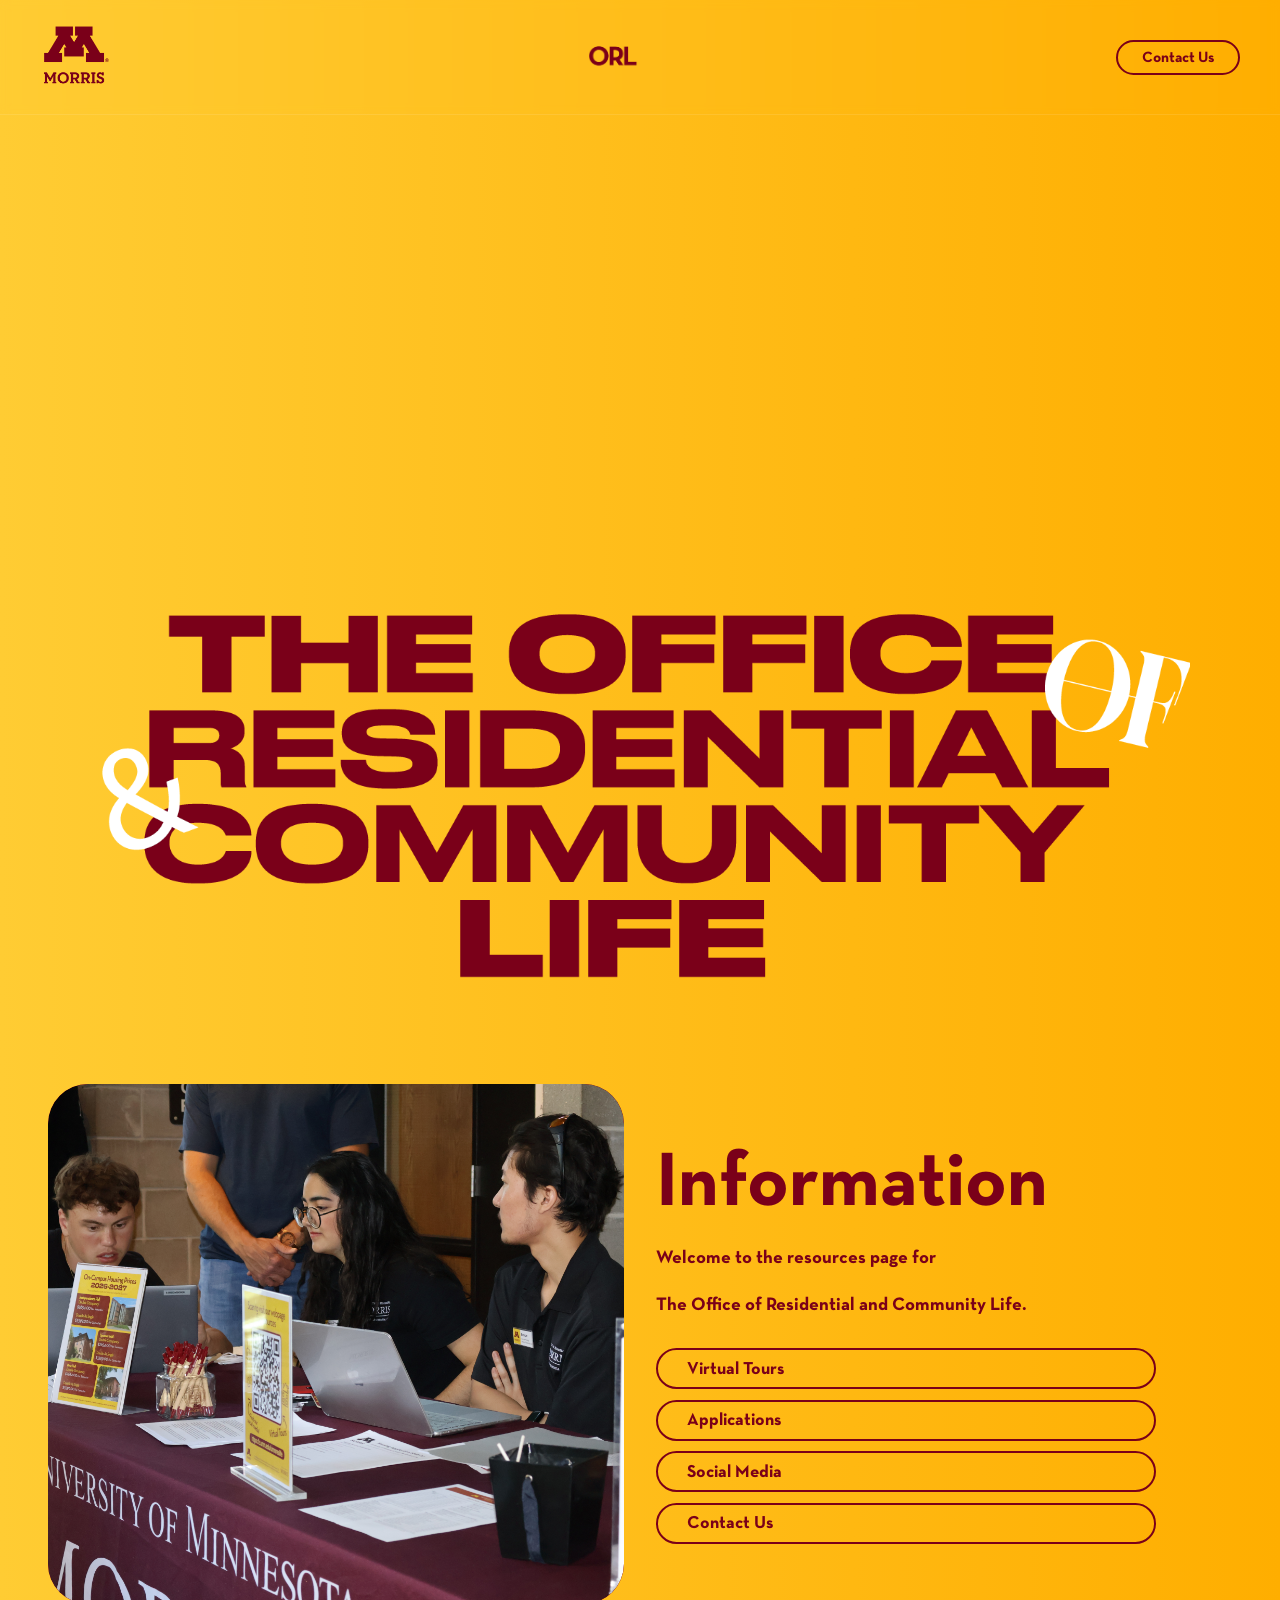
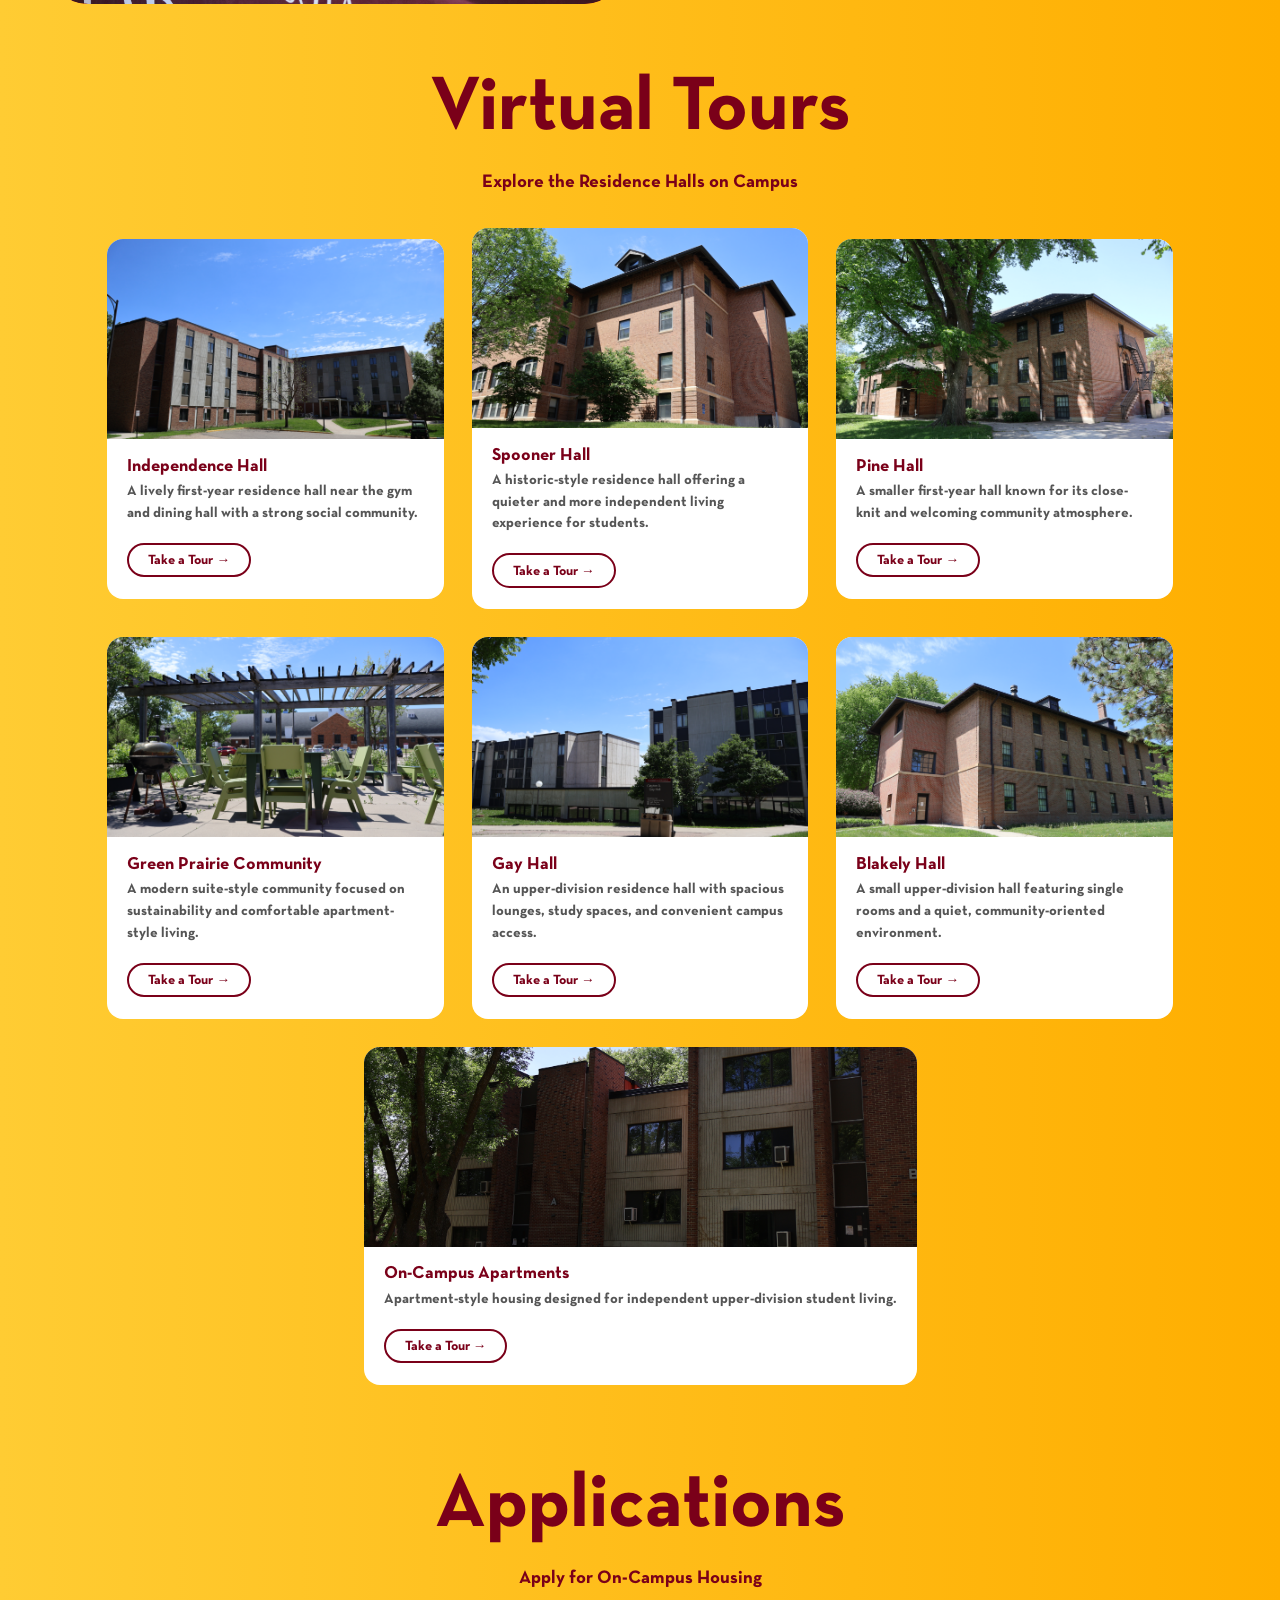
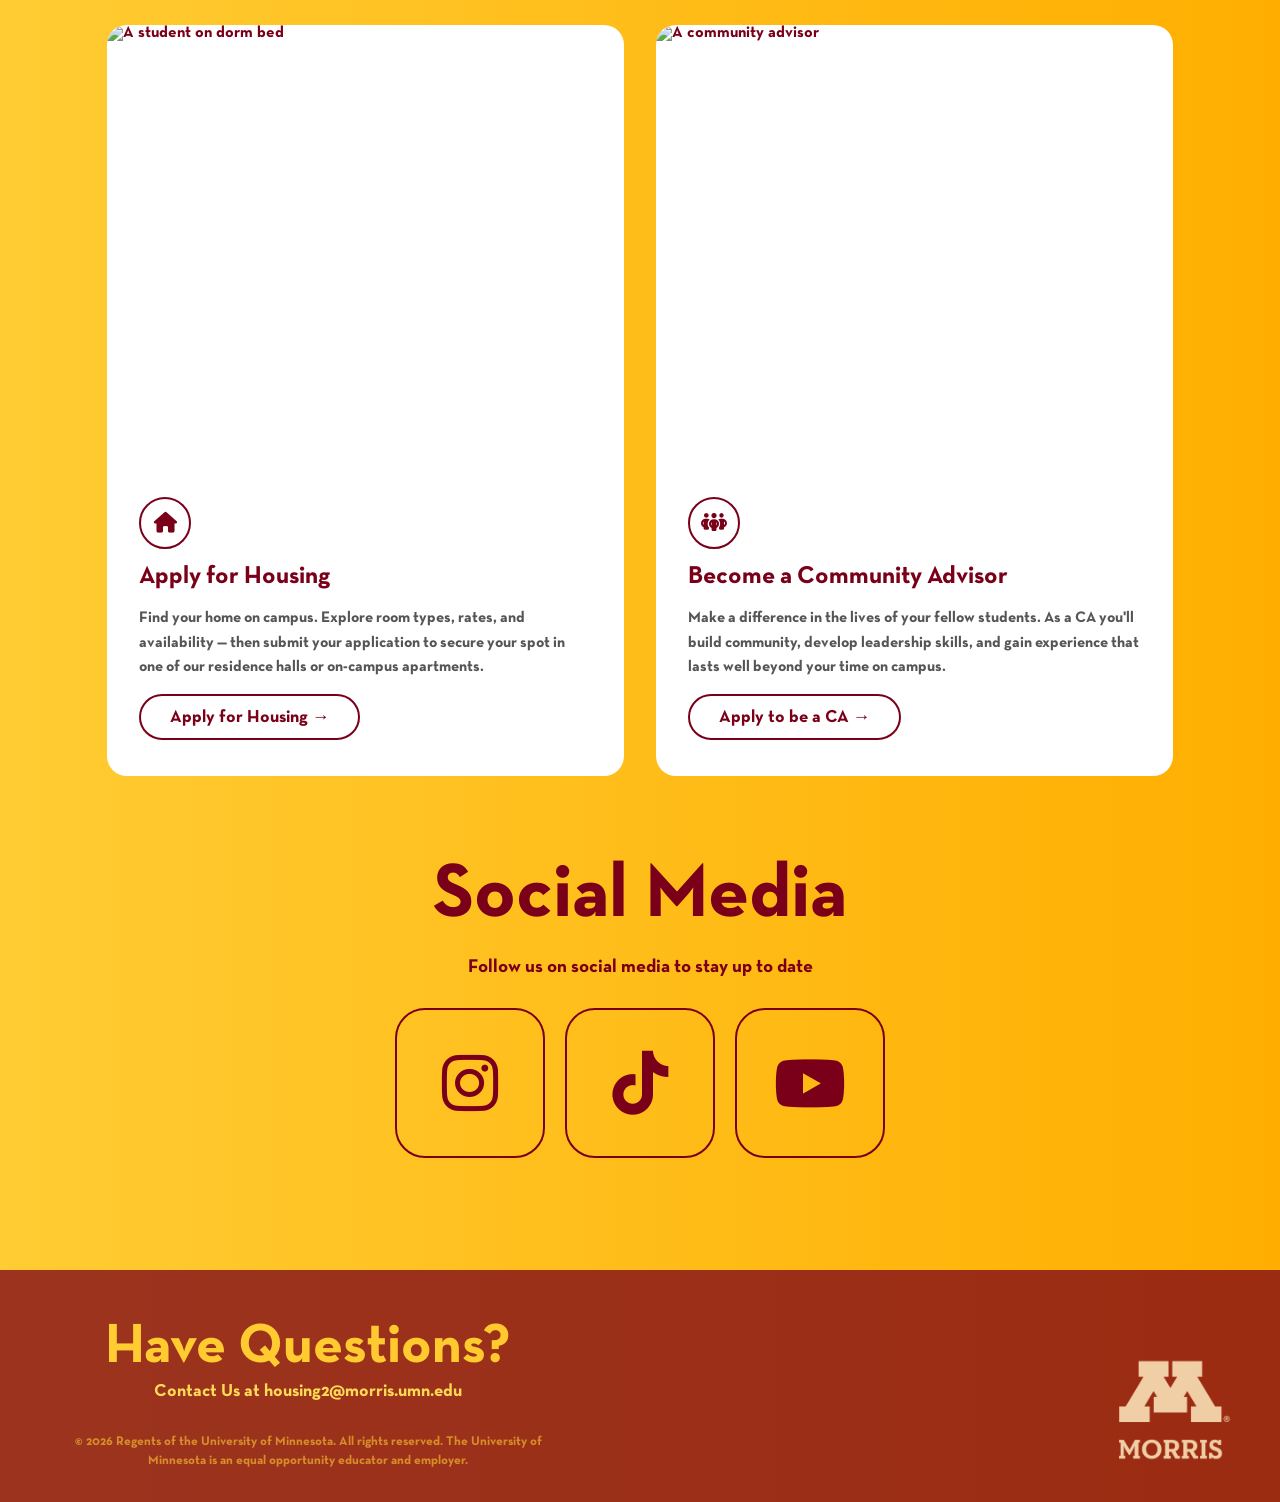
==== commit 1da81248: "Changed images from demo to new, updated error on email address" ====
--- a/index.html
+++ b/index.html
@@ -58,7 +58,7 @@
 
           <!-- Left: large rounded image/placeholder -->
           <div class="info-image-placeholder">
-            <img src="images/demo.jpg" alt="Residential hall photo"/>
+            <img src="images/demo2.jpg" alt="Residential hall photo"/>
           </div>
 
           <!-- Right: heading, intro, quick-link pills -->
@@ -171,7 +171,7 @@
             <!-- Apply for Housing card -->
             <div class="apply-card">
               <div class="apply-card__img-wrap">
-                <img src="images/demo3.jpg" alt="A student on dorm bed" />
+                <img src="images/demo5.jpg" alt="A student on dorm bed" />
               </div>
               <div class="apply-card__body">
                 <div class="apply-card__icon">
@@ -186,7 +186,7 @@
             <!-- CA Application card -->
             <div class="apply-card">
               <div class="apply-card__img-wrap">
-                <img src="images/demo2.jpg" alt="A community advisor" />
+                <img src="images/demo4.jpg" alt="A community advisor" />
               </div>
               <div class="apply-card__body">
                 <div class="apply-card__icon">
@@ -235,7 +235,7 @@
     <div class="footer-inner">
       <div class="footer-left">
         <h2>Have Questions?</h2>
-        <h3>Contact Us at housing2.morris.umn.edu</h3>
+        <h3>Contact Us at housing2@morris.umn.edu</h3>
         <p class="footer-legal">© 2026 Regents of the University of Minnesota. All rights reserved. The University of Minnesota is an equal opportunity educator and employer.</p>
       </div>
       <div class="footer-right">
--- a/page.css
+++ b/page.css
@@ -30,6 +30,9 @@
   font-display: swap;
 }
 
+html {
+  scroll-behavior: smooth;
+}
 /* ── Body ──────────────────────────────────────────────── */
 body {
   font-family: 'neutra', 'Georgia', serif;
@@ -752,4 +755,4 @@
     flex-direction: column;
     align-items: flex-start;
   }
-}+}
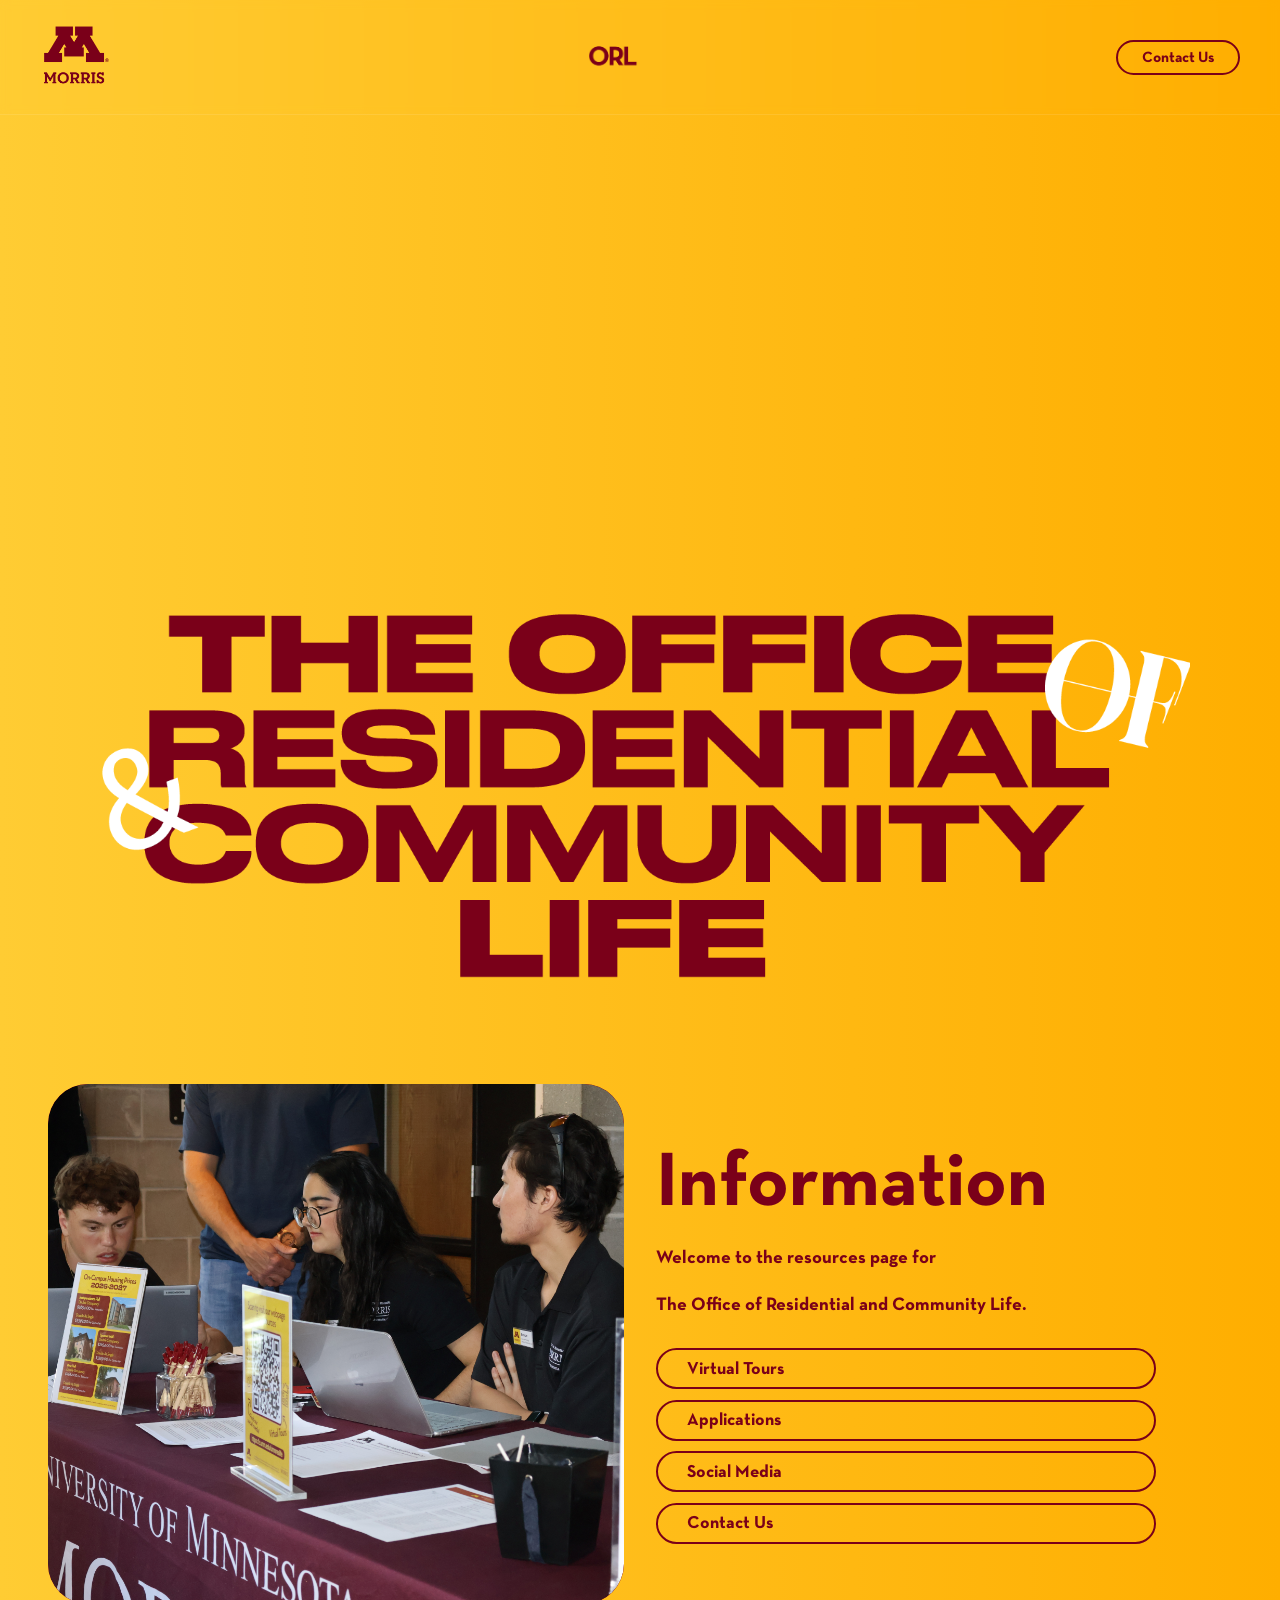
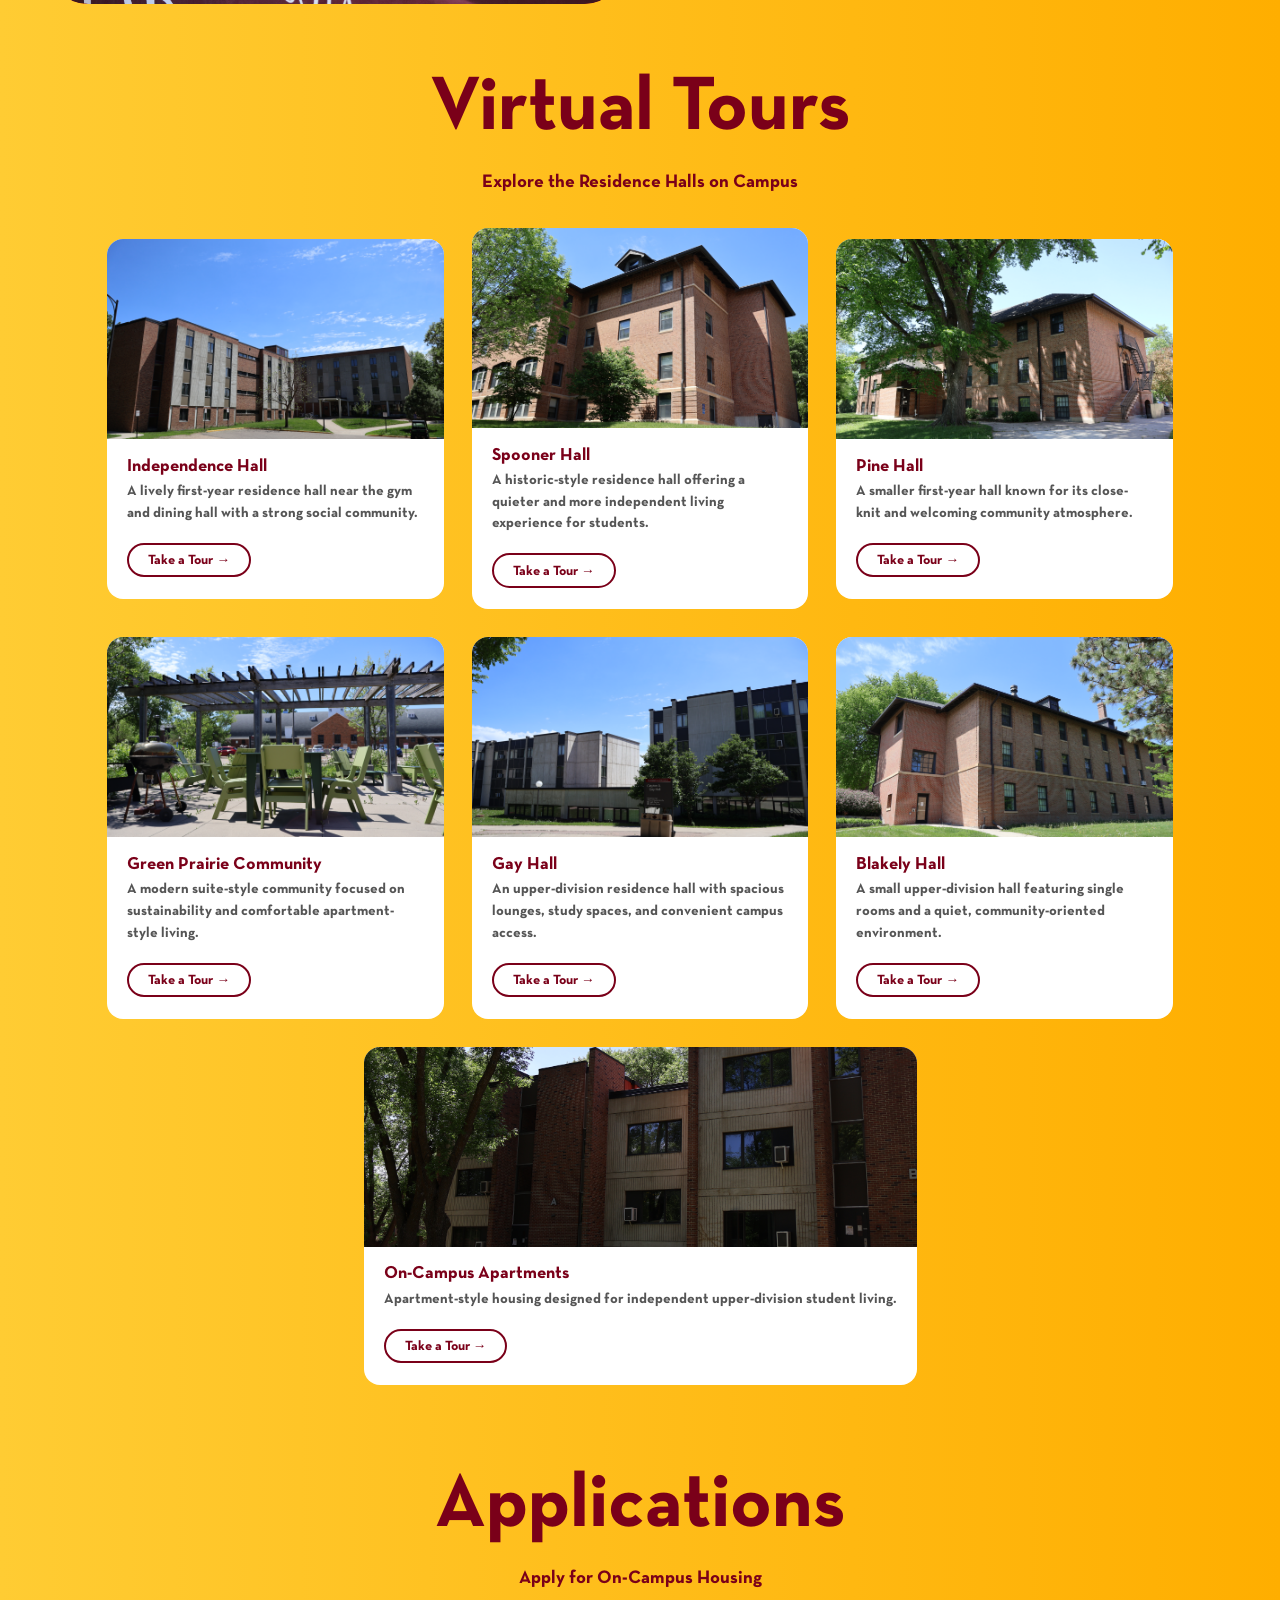
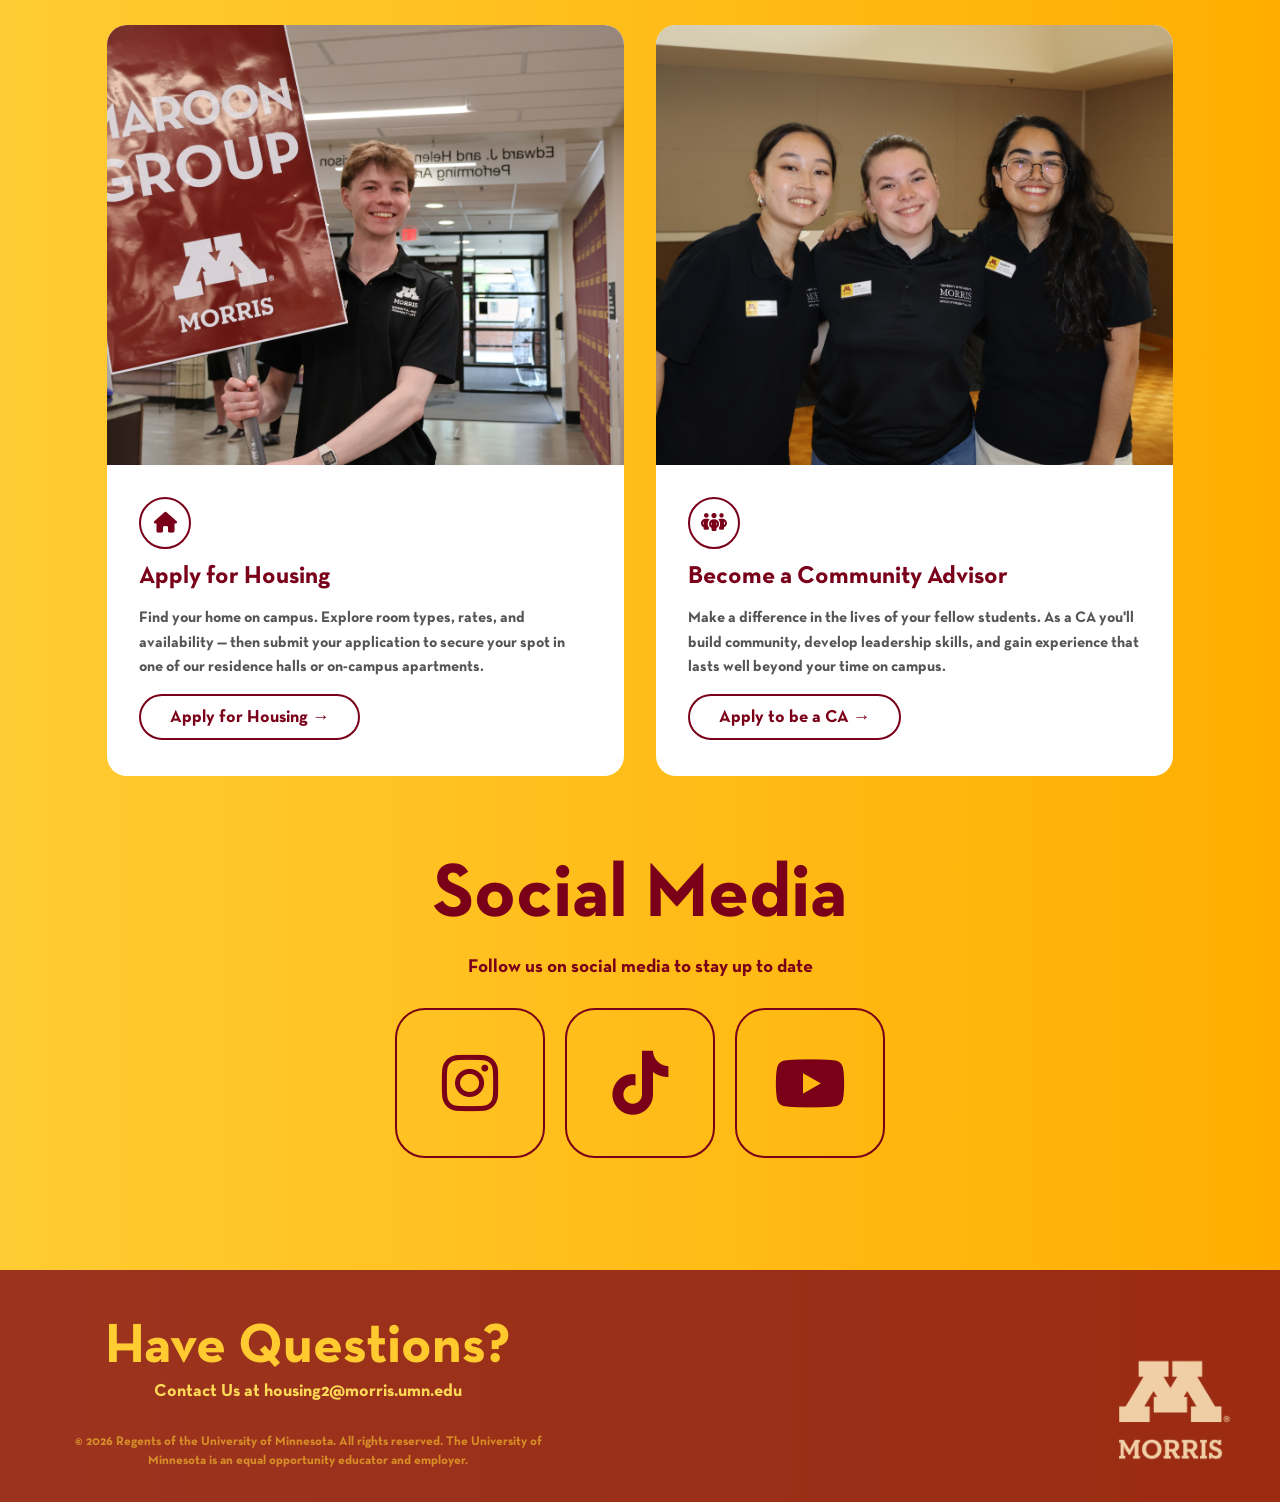
==== commit ec0c94f0: "Change image file extensions from .jpg to .JPG" ====
--- a/index.html
+++ b/index.html
@@ -171,7 +171,7 @@
             <!-- Apply for Housing card -->
             <div class="apply-card">
               <div class="apply-card__img-wrap">
-                <img src="images/demo5.jpg" alt="A student on dorm bed" />
+                <img src="images/demo5.JPG" alt="A student on dorm bed" />
               </div>
               <div class="apply-card__body">
                 <div class="apply-card__icon">
@@ -186,7 +186,7 @@
             <!-- CA Application card -->
             <div class="apply-card">
               <div class="apply-card__img-wrap">
-                <img src="images/demo4.jpg" alt="A community advisor" />
+                <img src="images/demo4.JPG" alt="A community advisor" />
               </div>
               <div class="apply-card__body">
                 <div class="apply-card__icon">
@@ -216,7 +216,7 @@
               <i class="fa-brands fa-instagram"></i>
             </a>
 
-            <a href="#" class="social-icon" aria-label="TikTok">
+            <a href="https://www.tiktok.com/@ummreslife" class="social-icon" aria-label="TikTok">
               <i class="fa-brands fa-tiktok"></i>
             </a>
 
--- a/page.css
+++ b/page.css
@@ -42,6 +42,8 @@
   overflow-x: hidden;
 }
 
+
+
 /* ── Splash Screen ─────────────────────────────────────── */
 .splash {
   position: fixed;
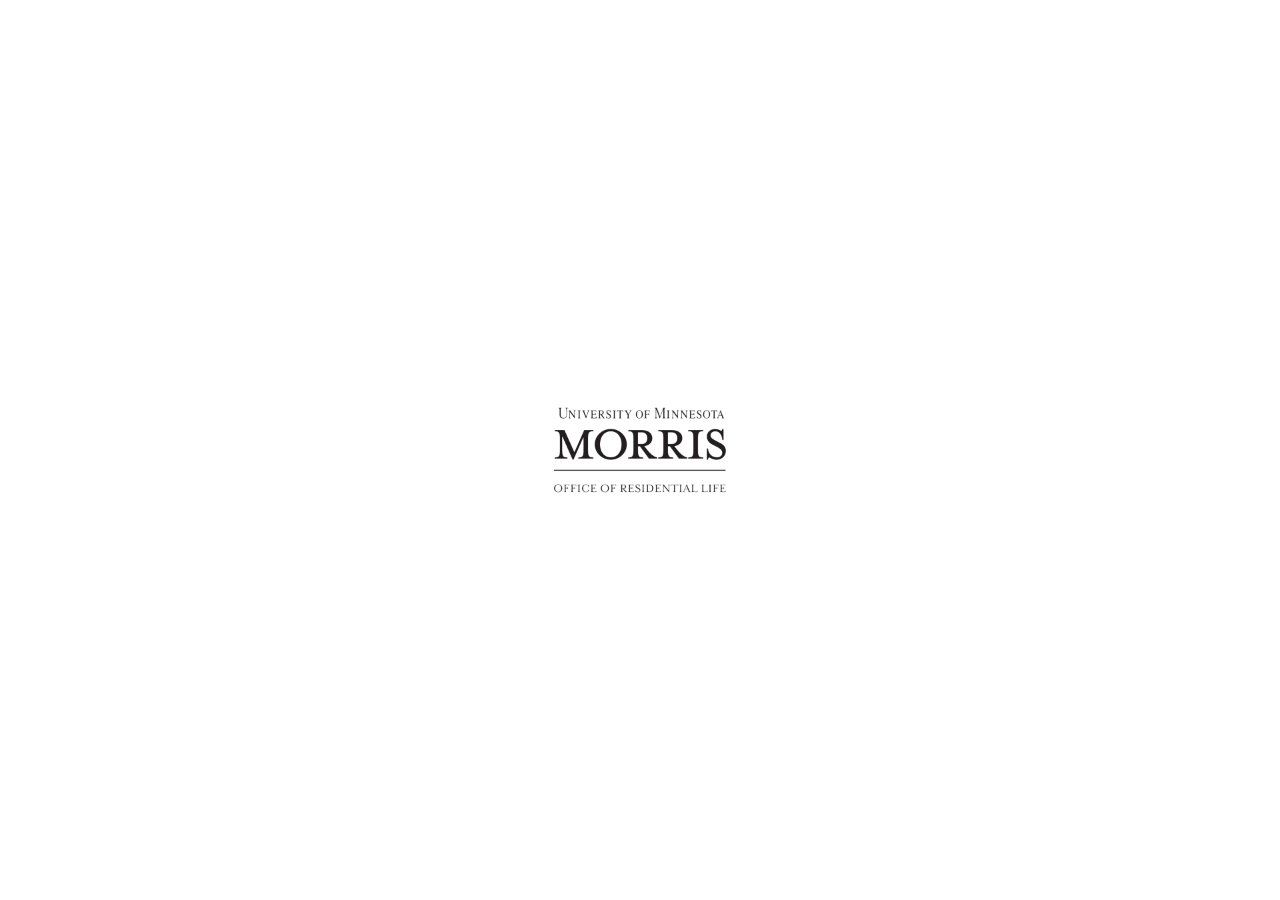
==== commit abf6d90f: "Significant changes | Split into multiple pages" ====
--- a/index.html
+++ b/index.html
@@ -4,10 +4,9 @@
     <meta charset="utf-8" />
     <meta http-equiv="X-UA-Compatible" content="IE=edge" />
     <title>The Office of Residential Life</title>
-    <meta name="description" content="Office of Residential Life – University of Minnesota" />
+    <meta name="description" content="Office of Residential Life – University of Minnesota Morris" />
     <meta name="viewport" content="width=device-width, initial-scale=1" />
     <link rel="stylesheet" href="page.css" />
-    <link rel="stylesheet" href="https://cdnjs.cloudflare.com/ajax/libs/font-awesome/6.5.0/css/all.min.css" />
     <link rel="icon" type="image/png" href="images/umn-logo.png">
   </head>
 
@@ -15,9 +14,7 @@
 
     <!-- ── Splash Screen ─────────────────────────────────── -->
     <div class="splash" id="splash">
-      <h1 class="fade-in">
-        <img src="images/1.png" alt="Office of Residential Life logo" width="200" />
-      </h1>
+      <img src="images/1.png" alt="Office of Residential Life logo" width="180" class="fade-in" />
     </div>
 
     <!-- ── Navigation ────────────────────────────────────── -->
@@ -34,228 +31,66 @@
         </li>
       </ul>
 
-      <a href="#contact" class="btn btn--outline">Contact Us</a>
+      <a href="https://morris.umn.edu/student-life/housing-and-dining/residential-life/residence-hall-community-information" class="btn btn--outline">Website</a>
     </nav>
 
-    <video autoplay muted loop playsinline id="myVideo" aria-hidden="true">
-      <source src="videos/1.mp4" type="video/mp4" />
-    </video>
 
-    <div class="hero">
-      <div class="hero-logo">
-        <img
-          src="images/title2.png"
-          alt="Office of Residential and Community Life"
-          width="1100"
-        />
+    <!-- ── Main ──────────────────────────────────────────── -->
+    <main>
+      <h1 class="page-title">The Office of Residential Life</h1>
+
+      <div class="launcher-grid">
+
+        <!-- Virtual Tours -->
+        <a href="tours.html" class="launcher-card" aria-label="Virtual Tours">
+          <div class="launcher-card__box">
+            <img src="images/tour.png" alt="" class="launcher-card__img" />
+          </div>
+          <span class="launcher-card__label">Virtual Tours</span>
+        </a>
+
+        <!-- Applications -->
+        <a href="applications.html" class="launcher-card" aria-label="Applications">
+          <div class="launcher-card__box">
+            <img src="images/app.png" alt="" class="launcher-card__img" />
+          </div>
+          <span class="launcher-card__label">Applications</span>
+        </a>
+
+        <!-- Tutorials -->
+        <a href="https://www.youtube.com/@ummreslife" target="_blank" class="launcher-card" aria-label="Tutorials">
+          <div class="launcher-card__box">
+            <img src="images/yt.png" alt="" class="launcher-card__img" />
+          </div>
+          <span class="launcher-card__label">Tutorials</span>
+        </a>
+
+        <!-- Contact Us -->
+        <a href="contact.html" class="launcher-card" aria-label="Contact Us">
+          <div class="launcher-card__box">
+            <img src="images/contact.png" alt="" class="launcher-card__img" />
+          </div>
+          <span class="launcher-card__label">Contact Us</span>
+        </a>
+
       </div>
-    </div>
-
-    <main>
-
-      <section class="section-information" id="info">
-        <div class="info-grid">
-
-          <!-- Left: large rounded image/placeholder -->
-          <div class="info-image-placeholder">
-            <img src="images/demo2.jpg" alt="Residential hall photo"/>
-          </div>
-
-          <!-- Right: heading, intro, quick-link pills -->
-          <div class="info-text">
-            <h1>Information</h1>
-            <p>Welcome to the resources page for</p>
-            <p>The Office of Residential and Community Life.</p>
-
-            <nav class="info-links" aria-label="Quick links">
-              <a href="#tours"  class="btn--pill">Virtual Tours</a>
-              <a href="#apply"  class="btn--pill">Applications</a>
-              <a href="#social" class="btn--pill">Social Media</a>
-              <a href="#contact" class="btn--pill">Contact Us</a>
-            </nav>
-          </div>
-
-        </div>
-      </section>
-
-      <!--Tours-->
-      <section id="tours">
-        <div class="tour-grid">
-        <div class="info-text">
-            <h1>Virtual Tours</h1>
-            <p>Explore the Residence Halls on Campus</p>
-        </div>
-
-            <div class="tours-grid">
-
-                <div class="card">
-                  <img src="images/indy.JPG" alt="Independence Hall Image">
-                  <div class="card-content">
-                    <h3>Independence Hall</h3>
-                    <p>A lively first-year residence hall near the gym and dining hall with a strong social community.</p>
-                    <a href="https://massinteract.com/university-of-minnesota-morris/#media-name=Residential%20Life%20-%20David%20C%20Johnson%20Independence%20Hall&yaw=154.52&pitch=0.44&fov=110.00">Take a Tour →</a>
-                  </div>
-                </div>
-
-                <div class="card">
-                    <img src="images/spooner.JPG" alt="Spooner Hall Image">
-                    <div class="card-content">
-                        <h3>Spooner Hall</h3>
-                        <p>A historic-style residence hall offering a quieter and more independent living experience for students.</p>
-                        <a href="https://massinteract.com/university-of-minnesota-morris/#media-name=Residential%20Life%20-%20Spooner%20Hall%20-%20Double%20Occupancy%20Room&yaw=178.89&pitch=-0.45&fov=110.00">Take a Tour →</a>
-                    </div>
-                </div>
-
-                <div class="card">
-                    <img src="images/pine.JPG" alt="Card Header">
-                    <div class="card-content">
-                        <h3>Pine Hall</h3>
-                        <p>A smaller first-year hall known for its close-knit and welcoming community atmosphere.</p>
-                        <a href="https://massinteract.com/university-of-minnesota-morris/#media-name=Residential%20Life%20-%20Pine%20Hall&yaw=-26.70&pitch=0.44&fov=110.00">Take a Tour →</a>
-                    </div>
-                </div>
-                    
-                <div class="card">
-                        <img src="images/gp1.JPG" alt="Card Header">
-                        <div class="card-content">
-                            <h3>Green Prairie Community</h3>
-                            <p>A modern suite-style community focused on sustainability and comfortable apartment-style living.</p>
-                            <a href="https://massinteract.com/university-of-minnesota-morris/#media-name=Residential%20Life%20-Green%20Prairie%20Community&yaw=46.09&pitch=-4.83&fov=110.00">Take a Tour →</a>
-                        </div>
-                </div>
-
-                <div class="card">
-                    <img src="images/gay1.JPG" alt="Card Header">
-                    <div class="card-content">
-                        <h3>Gay Hall</h3>
-                        <p>An upper-division residence hall with spacious lounges, study spaces, and convenient campus access.</p>
-                        <a href="https://massinteract.com/university-of-minnesota-morris/#media-name=Residential%20Life%20-%20Clayton%20A%20Gay%20Hall&yaw=-173.35&pitch=0.44&fov=110.00">Take a Tour →</a>
-                    </div>
-                </div>
-
-                <div class="card">
-                    <img src="images/blakely.JPG" alt="Card Header">
-                    <div class="card-content">
-                        <h3>Blakely Hall</h3>
-                        <p>A small upper-division hall featuring single rooms and a quiet, community-oriented environment.</p>
-                        <a href="https://massinteract.com/university-of-minnesota-morris/#media-name=Academics%20-%20Blakely%20Hall&yaw=134.14&pitch=-0.00&fov=110.00">Take a Tour →</a>
-                    </div>
-                </div>
-
-                <div class="card">
-                    <img src="images/apt.JPG" alt="Card Header">
-                    <div class="card-content">
-                        <h3>On-Campus Apartments</h3>
-                        <p>Apartment-style housing designed for independent upper-division student living.</p>
-                        <a href="https://massinteract.com/university-of-minnesota-morris/#media-name=Residential%20Life%20-%20On-Campus%20Apartments&yaw=59.70&pitch=0.44&fov=110.00">Take a Tour →</a>
-                    </div>
-                </div>
-                    
-            </div>
-
-        </div>
-      </section>
-
-
-      <!-- ── Applications ───────────────────────────────── -->
-      <section id="apply">
-        <div class="apply-grid">
-
-          <div class="info-text" style="align-items: center; text-align: center;">
-            <h1>Applications</h1>
-            <p>Apply for On-Campus Housing</p>
-          </div>
-
-          <div class="apply-cards">
-
-            <!-- Apply for Housing card -->
-            <div class="apply-card">
-              <div class="apply-card__img-wrap">
-                <img src="images/demo5.JPG" alt="A student on dorm bed" />
-              </div>
-              <div class="apply-card__body">
-                <div class="apply-card__icon">
-                  <i class="fa-solid fa-house"></i>
-                </div>
-                <h3>Apply for Housing</h3>
-                <p>Find your home on campus. Explore room types, rates, and availability — then submit your application to secure your spot in one of our residence halls or on-campus apartments.</p>
-                <a href="https://umnmorris.erezlife.com/" class="btn--pill">Apply for Housing →</a>
-              </div>
-            </div>
-
-            <!-- CA Application card -->
-            <div class="apply-card">
-              <div class="apply-card__img-wrap">
-                <img src="images/demo4.JPG" alt="A community advisor" />
-              </div>
-              <div class="apply-card__body">
-                <div class="apply-card__icon">
-                  <i class="fa-solid fa-people-group"></i>
-                </div>
-                <h3>Become a Community Advisor</h3>
-                <p>Make a difference in the lives of your fellow students. As a CA you'll build community, develop leadership skills, and gain experience that lasts well beyond your time on campus.</p>
-                <a href="https://umn.qualtrics.com/jfe/form/SV_37U2QXQOhSmKtzU" class="btn--pill">Apply to be a CA →</a>
-              </div>
-            </div>
-
-          </div>
-        </div>
-      </section>
-
-      <section id="safety"></section>
-
-      <!-- ── Social Media ───────────────────────────────── -->
-      <section id="social">
-        <div class="social">
-          <h1>Social Media</h1>
-          <h3>Follow us on social media to stay up to date</h3>
-
-          <div class="social-icons">
-
-            <a href="https://instagram.com/ummreslife/" class="social-icon" aria-label="Instagram">
-              <i class="fa-brands fa-instagram"></i>
-            </a>
-
-            <a href="https://www.tiktok.com/@ummreslife" class="social-icon" aria-label="TikTok">
-              <i class="fa-brands fa-tiktok"></i>
-            </a>
-
-            <a href="https://www.youtube.com/@ummreslife" class="social-icon" aria-label="YouTube">
-              <i class="fa-brands fa-youtube"></i>
-            </a>
-
-          </div>
-        </div>
-      </section>
     </main>
 
     <!-- ── Footer ─────────────────────────────────────────── -->
-  <footer>
-    <section id="contact">
-    <div class="footer-inner">
-      <div class="footer-left">
-        <h2>Have Questions?</h2>
-        <h3>Contact Us at housing2@morris.umn.edu</h3>
-        <p class="footer-legal">© 2026 Regents of the University of Minnesota. All rights reserved. The University of Minnesota is an equal opportunity educator and employer.</p>
-      </div>
-      <div class="footer-right">
-        <img src="images/umn-logo-maroon.png" alt="University of Minnesota logo" width="120" />
-      </div>
-    </div>
-    </section>
-  </footer>
+    <footer>
+      <p>© 2026 Regents of the University of Minnesota. All rights reserved.</p>
+      <p>The University of Minnesota is an equal opportunity educator and employer.</p>
+    </footer>
 
-    <script src="app.js"></script>
 
-    <!-- Dismiss splash after 1.6 s -->
     <script>
       window.addEventListener('load', function () {
         setTimeout(function () {
           var splash = document.getElementById('splash');
-          if (splash) splash.classList.add('display-none');
+          if (splash) splash.classList.add('hidden');
         }, 1600);
       });
     </script>
 
   </body>
-</html>
+</html>
--- a/page.css
+++ b/page.css
@@ -1,16 +1,24 @@
 /* ── CSS Variables ─────────────────────────────────────── */
 :root {
-  --maroon:              #7a0019;
-  --maroon-deeper:       #5a0012;
-  --gold:                #ffcc33;
-  --gold-light:          #ffe066;
-  --bg-gradient-start:   #ffcc33;
-  --bg-gradient-end:     #ffae00;
-  --text-main:           #7a0019;
-  --btn-pill-bg:         transparent;
-  --btn-pill-border:     #7a0019;
-  --nav-height:          64px;
-}
+  --maroon:        #7a0019;
+  --maroon-deeper: #5a0012;
+  --gold:          #ffcc33;
+  --gold-light:    #ffe066;
+  --white:         #ffffff;
+  --off-white:     #f9f9f9;
+  --border:        #d4001a;
+  --text-main:     #7a0019;
+  --nav-height:    72px;
+}
+
+@font-face {
+  font-family: 'Bookman Old Style';
+  src: url('fonts/bookman.TTF') format('truetype');
+  font-weight: normal;
+  font-style: normal;
+  font-display: swap;
+}
+
 
 /* ── Reset / Base ──────────────────────────────────────── */
 *, *::before, *::after {
@@ -19,30 +27,19 @@
   padding: 0;
 }
 
-/* ── Font ──────────────────────────────────────────────── */
-@font-face {
-  font-family: 'neutra';
-  src: url('fonts/Neutraface Text Bold.otf') format('opentype'),
-       url('fonts/Neutraface Text Demi.otf') format('opentype'),
-       url('fonts/Neutraface Text Light.otf') format('opentype');
-  font-weight: normal;
-  font-style: normal;
-  font-display: swap;
-}
-
 html {
   scroll-behavior: smooth;
 }
-/* ── Body ──────────────────────────────────────────────── */
+
 body {
-  font-family: 'neutra', 'Georgia', serif;
-  background: linear-gradient(to right, var(--bg-gradient-start), var(--bg-gradient-end));
+  font-family: 'Bookman Old Style', 'Bookman', 'URW Bookman L', Georgia, serif;
+  background: var(--white);
   color: var(--text-main);
   min-height: 100vh;
+  display: flex;
+  flex-direction: column;
   overflow-x: hidden;
 }
-
-
 
 /* ── Splash Screen ─────────────────────────────────────── */
 .splash {
@@ -53,12 +50,11 @@
   display: flex;
   align-items: center;
   justify-content: center;
-  transition: opacity 0.5s ease, z-index 0s 0.5s;
-}
-
-.splash.display-none {
+  transition: opacity 0.5s ease;
+}
+
+.splash.hidden {
   opacity: 0;
-  z-index: -10;
   pointer-events: none;
 }
 
@@ -68,7 +64,7 @@
 
 .fade-in {
   opacity: 0;
-  animation: fadeIn 1s ease-in forwards;
+  animation: fadeIn 0.9s ease-in forwards;
 }
 
 /* ── Navigation ────────────────────────────────────────── */
@@ -103,337 +99,206 @@
 
 .nav__links a:hover { color: #fff; }
 
-/* Contact button */
 .btn {
   display: inline-block;
-  padding: 0.5rem 1.5rem;
+  padding: 0.5rem 1.6rem;
   border-radius: 999px;
   border: 2px solid transparent;
-  font-family: 'neutra', 'Georgia', serif;
+  font-family: 'Bookman Old Style', 'Bookman', 'URW Bookman L', Georgia, serif;
   font-size: 0.95rem;
   cursor: pointer;
   text-decoration: none;
   white-space: nowrap;
+  transition: background 0.2s, color 0.2s;
 }
 
 .btn--outline {
   background: transparent;
   color: var(--maroon);
-  border-color: #7a0019;
+  border-color: var(--maroon);
 }
 
 .btn--outline:hover {
   background: var(--maroon);
-  color: var(--gold);
-  border-color: var(--maroon);
-}
-
-/* ── Hero Video ────────────────────────────────────────── */
-#myVideo {
-  width: 100%;
-  height: 50vh;
-  object-fit: cover;
-  display: block;
-}
-
-/* ── Hero Title ────────────────────────────────────────── */
-.hero {
-  display: flex;
-  align-items: center;
-  justify-content: center;
-  padding: 1.5rem 1rem;
-}
-
-.hero-logo {
-  max-width: 100%;
-  height: auto;
-  text-align: center;
-}
-
-.hero-logo img {
-  max-width: 100%;
-  height: auto;
-  display: block;
+  color: var(--white);
 }
 
 /* ── Main ──────────────────────────────────────────────── */
 main {
-  padding: 2.5rem 3rem 4rem;
-}
-
-h1 {
+  flex: 1;
+  display: flex;
+  flex-direction: column;
+  align-items: center;
+  padding: 3.5rem 2rem 3rem;
+  gap: 3rem;
+}
+
+/* ── Page Title ────────────────────────────────────────── */
+.page-title {
+  font-family: 'Bookman Old Style', 'Bookman', 'URW Bookman L', Georgia, serif;
+  font-size: clamp(2.4rem, 6vw, 5rem);
+  font-weight: 400;
+  color: var(--maroon);
   text-align: center;
-}
-
-/* ── Info Section ──────────────────────────────────────── */
-.section-information {
-  padding: 1rem 0 2rem;
-}
-
-.info-grid {
+  line-height: 1.1;
+  letter-spacing: -0.01em;
+}
+
+/* ── Launcher Grid ─────────────────────────────────────── */
+.launcher-grid {
   display: grid;
-  grid-template-columns: 1fr 1fr;
-  gap: 2rem;
-  align-items: center;
-}
-
-/* Left: rounded rectangle */
-.info-image-placeholder {
+  grid-template-columns: repeat(4, 1fr);
+  gap: 3rem;
   width: 100%;
-  height: 520px;
-  background: var(--maroon);
-  border-radius: 2.5rem;
+  max-width: 1000px;
+}
+
+/* ── Launcher Card ─────────────────────────────────────── */
+.launcher-card {
+  display: flex;
+  flex-direction: column;
+  align-items: center;
+  gap: 0.85rem;
+  text-decoration: none;
+  color: var(--maroon);
+  cursor: pointer;
+}
+
+/* The bordered square box */
+.launcher-card__box {
+  width: 100%;
+  aspect-ratio: 1 / 1;
+  border: 2.5px solid var(--maroon);
+  border-radius: 2.3rem;
+  background: var(--white);
   display: flex;
   align-items: center;
   justify-content: center;
   overflow: hidden;
-  flex-shrink: 0;
-}
-
-.info-image-placeholder img {
-  width: 100%;
-  height: 100%;
-  object-fit: cover;
-  border-radius: inherit;
+  transition: background 0.22s ease, transform 0.18s ease, box-shadow 0.22s ease;
+}
+
+.launcher-card:hover .launcher-card__box {
+  transform: translateY(-4px);
+}
+
+/* Image fills most of the box */
+.launcher-card__img {
+  width: 82%;
+  height: 82%;
+  object-fit: contain;
   display: block;
 }
 
-/* Right: text + pills */
-.info-text {
-  display: flex;
-  flex-direction: column;
-  align-items: flex-start;
-  gap: 1.25rem;
-}
-
-.info-text h1 {
-  font-family: 'neutra', 'Georgia', serif;
-  font-size: clamp(2.5rem, 6vw, 5rem);
-  font-weight: 400;
-  color: var(--maroon);
-  text-align: left;
-  line-height: 1.05;
-}
-
-.info-text p {
-  font-family: 'neutra', 'Georgia', serif;
-  font-size: clamp(0.95rem, 2vw, 1.15rem);
-  font-weight: 400;
-  color: var(--maroon);
-  text-align: left;
-  line-height: 1.5;
-}
-
-/* Pill link list */
-.info-links {
-  display: flex;
-  flex-direction: column;
-  gap: 0.65rem;
-  margin-top: 0.5rem;
-}
-
-.btn--pill {
-  display: inline-block;
-  padding: 0.6rem 1.8rem;
-  border: 2px solid var(--maroon);
-  border-radius: 999px;
-  font-family: 'neutra', 'Georgia', serif;
-  font-size: clamp(0.9rem, 2vw, 1.1rem);
-  color: var(--maroon);
-  background: transparent;
-  text-decoration: none;
-  cursor: pointer;
-  transition: background 0.2s, color 0.2s;
-  width: 500px;
-}
-
-.btn--pill:hover {
-  background: var(--maroon);
-  color: var(--gold);
+/* Label sits below the box */
+.launcher-card__label {
+  font-family: 'Bookman Old Style', 'Bookman', 'URW Bookman L', Georgia, serif;
+  font-size: clamp(0.9rem, 1.8vw, 1.05rem);
+  font-weight: 600;
+  text-align: center;
+  color: var(--maroon);
+  line-height: 1.2;
 }
 
 /* ── Footer ────────────────────────────────────────────── */
 footer {
   text-align: center;
-  padding: 1.5rem 1rem;
-  font-size: 0.85rem;
+  padding: 1.5rem 1rem 2rem;
+  font-family: 'Bookman Old Style', 'Bookman', 'URW Bookman L', Georgia, serif;
+  font-size: 0.8rem;
+  color: var(--maroon);
+  opacity: 0.6;
+  line-height: 1;
+  border-top: 1px solid #eee;
+}
+
+
+/* ──────────────────────────────────────────────────────── */
+/* SHARED: Sub-page styles (tours.html, contact.html, etc.) */
+/* ──────────────────────────────────────────────────────── */
+
+/* ── Back link ─────────────────────────────────────────── */
+.back-link {
+  display: inline-flex;
+  align-items: center;
+  gap: 0.4rem;
+  color: var(--maroon);
+  text-decoration: none;
+  font-family: 'Bookman Old Style', 'Bookman', 'URW Bookman L', Georgia, serif;
+  font-size: 0.95rem;
+  opacity: 0.7;
+  transition: opacity 0.2s;
+}
+
+.back-link:hover { opacity: 1; }
+
+/* ── Sub-page hero ─────────────────────────────────────── */
+.subpage-hero {
+  padding: 3rem 3rem 1.5rem;
+  max-width: 1200px;
+  margin: 0 auto;
+  width: 100%;
+}
+
+.subpage-hero h1 {
+  font-family: 'Bookman Old Style', 'Bookman', 'URW Bookman L', Georgia, serif;
+  font-size: clamp(2rem, 5vw, 3.5rem);
+  font-weight: 400;
+  color: var(--maroon);
+  text-align: left;
+  margin-top: 1rem;
+}
+
+.subpage-hero p {
+  font-size: 1.05rem;
   color: var(--maroon);
   opacity: 0.75;
-}
-
-
-/* ── Tablet: 481px – 900px ─────────────────────────────── */
-@media (max-width: 900px) {
-  main {
-    padding: 2rem 2rem 3rem;
-  }
-
-  .nav {
-    padding: 0.75rem 1.5rem;
-    gap: 0.75rem;
-  }
-
-  .info-grid {
-    grid-template-columns: 1fr 1fr;
-    gap: 1.75rem;
-  }
-
-  .info-image-placeholder {
-    height: 360px;
-    border-radius: 1.5rem;
-  }
-}
-
-/* ── Mobile: 480px and below ───────────────────────────── */
-@media (max-width: 600px) {
-  /* Nav: stack logo, links, button vertically */
-  .nav {
-    flex-direction: column;
-    align-items: flex-start;
-    padding: 0.75rem 1rem;
-    gap: 0.6rem;
-  }
-
-  .nav__links {
-    gap: 1rem;
-  }
-
-  .btn {
-    font-size: 0.85rem;
-    padding: 0.4rem 1.1rem;
-  }
-
-  /* Video shorter on phones */
-  #myVideo {
-    height: 32vh;
-  }
-
-  /* Hero logo */
-  .hero {
-    padding: 1rem 0.75rem;
-  }
-
-  /* Info grid → single column, image on top */
-  .info-grid {
-    grid-template-columns: 1fr;
-    gap: 1.5rem;
-  }
-
-  .info-image-placeholder {
-    width: 100%;
-    height: 260px;
-    border-radius: 1.25rem;
-  }
-
-  /* Centre the text column on mobile */
-  .info-text {
-    align-items: center;
-    text-align: center;
-  }
-
-  .info-text h1,
-  .info-text p {
-    text-align: center;
-  }
-
-  /* Pills: full width on mobile */
-  .info-links {
-    width: 100%;
-    align-items: center;
-  }
-
-  .btn--pill {
-    width: 80%;
-    text-align: center;
-  }
-
-  main {
-    padding: 1.25rem 1rem 2.5rem;
-  }
-}
-
-/* ── Very small phones: 360px and below ────────────────── */
-@media (max-width: 360px) {
-  .nav__links {
-    flex-direction: column;
-    align-items: flex-start;
-    gap: 0.5rem;
-  }
-
-  .info-text h1 {
-    font-size: 2rem;
-  }
-
-  .btn--pill {
-    width: 100%;
-  }
-}
-
-
-/* ── Tours Section ─────────────────────────────────────── */
-#tours {
-  padding: 2rem 0 3rem;
-}
-
-.tour-grid {
-  display: flex;
-  flex-direction: column;
-  align-items: center;
-  gap: 2rem;
-}
-
-.tour-grid .info-text {
-  align-items: center;
-  text-align: center;
-}
-
+  margin-top: 0.5rem;
+}
+
+/* ── Sub-page content wrapper ──────────────────────────── */
+.subpage-content {
+  padding: 1rem 3rem 4rem;
+  max-width: 1200px;
+  margin: 0 auto;
+  width: 100%;
+}
+
+
+/* ── Tours Grid ────────────────────────────────────────── */
 .tours-grid {
-  width: 90%;
-  max-width: 2100px;
-  margin: 0 auto;
   display: grid;
   grid-template-columns: repeat(3, 1fr);
   gap: 1.75rem;
-  place-items: center;
 }
 
 .card {
   border-radius: 1rem;
   overflow: hidden;
-  background-color: #fff;
-  display: flex;
-  flex-direction: column;
-  cursor: pointer;
+  background-color: var(--white);
+  border: 1.5px solid #eee;
+  display: flex;
+  flex-direction: column;
+  transition: transform 0.2s, background 0.2s, box-shadow 0.2s;
 }
 
 .card:last-child {
   grid-column: 1 / -1;
+  max-width: 380px;
+  justify-self: center;
 }
 
 .card:hover {
   transform: translateY(-6px);
   background-color: var(--maroon);
-}
-
-.card:hover .card-content h3 {
-  color: var(--gold);
-}
-
-.card:hover .card-content p {
-  color: var(--gold-light);
-}
-
-.card:hover .card-content a {
-  border-color: var(--gold);
-  color: var(--gold);
-}
-
-.card:hover .card-content a:hover {
-  background: var(--gold);
-  color: var(--maroon);
-}
-
-/* Fixed-height image area so all cards align */
+  box-shadow: 0 8px 24px rgba(122, 0, 25, 0.15);
+}
+
+.card:hover .card-content h3 { color: var(--gold); }
+.card:hover .card-content p  { color: var(--gold-light); }
+.card:hover .card-content a  { border-color: var(--gold); color: var(--gold); }
+.card:hover .card-content a:hover { background: var(--gold); color: var(--maroon); }
+
 .card img {
   width: 100%;
   height: 200px;
@@ -451,30 +316,27 @@
 }
 
 .card-content h3 {
-  font-family: 'neutra', 'Georgia', serif;
+  font-family: 'Bookman Old Style', 'Bookman', 'URW Bookman L', Georgia, serif;
   font-size: 1.1rem;
   font-weight: 600;
   color: var(--maroon);
-  margin: 0;
 }
 
 .card-content p {
-  font-family: 'neutra', 'Georgia', serif;
+  font-family: 'Bookman Old Style', 'Bookman', 'URW Bookman L', Georgia, serif;
   font-size: 0.9rem;
   color: #555;
   line-height: 1.5;
-  margin: 0;
-  transition: background 0.2s, color 0.2s;
-}
-
-/* ── Card Tour Button ──────────────────────────────────── */
+  transition: color 0.2s;
+}
+
 .card-content a {
   display: inline-block;
   margin-top: 0.75rem;
   padding: 0.45rem 1.2rem;
   border: 2px solid var(--maroon);
   border-radius: 999px;
-  font-family: 'neutra', 'Georgia', serif;
+  font-family: 'Bookman Old Style', 'Bookman', 'URW Bookman L', Georgia, serif;
   font-size: 0.85rem;
   color: var(--maroon);
   text-decoration: none;
@@ -482,60 +344,157 @@
   transition: background 0.2s, color 0.2s;
 }
 
-@media (max-width: 900px) {
-  .tours-grid {
-    grid-template-columns: repeat(2, 1fr);
-  }
-}
-
-@media (max-width: 540px) {
-  .tours-grid {
-    grid-template-columns: 1fr;
-    width: 95%;
-  }
-}
-
-
-/* ── Apply Section ─────────────────────────────────────── */
-#apply {
-  padding: 2rem 0 3rem;
-}
-
-.apply-grid {
-  display: flex;
-  flex-direction: column;
-  align-items: center;
-  gap: 2rem;
-}
-
+/* ── Contact Page ──────────────────────────────────────── */
+.contact-grid {
+  display: grid;
+  grid-template-columns: 1fr 1fr;
+  gap: 3rem;
+  align-items: start;
+}
+
+.contact-block {
+  display: flex;
+  flex-direction: column;
+  gap: 1.25rem;
+}
+
+.contact-block h2 {
+  font-family: 'Bookman Old Style', 'Bookman', 'URW Bookman L', Georgia, serif;
+  font-size: 1.6rem;
+  font-weight: 400;
+  color: var(--maroon);
+}
+
+.contact-item {
+  display: flex;
+  align-items: flex-start;
+  gap: 1rem;
+  padding: 1.25rem 1.5rem;
+  border: 1.5px solid #eee;
+  border-radius: 1rem;
+  background: var(--off-white);
+  transition: border-color 0.2s, box-shadow 0.2s;
+}
+
+.contact-item:hover {
+  border-color: var(--maroon);
+}
+
+.contact-item__icon {
+  width: 44px;
+  height: 44px;
+  border-radius: 50%;
+  border: 2px solid var(--maroon);
+  display: flex;
+  align-items: center;
+  justify-content: center;
+  font-size: 1.1rem;
+  color: var(--maroon);
+  flex-shrink: 0;
+}
+
+.contact-item__body h3 {
+  font-family: 'Bookman Old Style', 'Bookman', 'URW Bookman L', Georgia, serif;
+  font-size: 0.9rem;
+  font-weight: 700;
+  color: var(--maroon);
+  text-transform: uppercase;
+  letter-spacing: 0.08em;
+  margin-bottom: 0.2rem;
+}
+
+.contact-item__body p,
+.contact-item__body a {
+  font-family: 'Bookman Old Style', 'Bookman', 'URW Bookman L', Georgia, serif;
+  font-size: 1rem;
+  color: var(--maroon);
+  text-decoration: none;
+  line-height: 1.5;
+}
+
+
+
+/* Social icons on contact page */
+.social-row {
+  display: flex;
+  gap: 1rem;
+  flex-wrap: wrap;
+  margin-top: 0.5rem;
+}
+
+.social-chip {
+  display: inline-flex;
+  align-items: center;
+  gap: 0.5rem;
+  padding: 0.5rem 1.2rem;
+  border: 2px solid var(--maroon);
+  border-radius: 999px;
+  color: var(--maroon);
+  text-decoration: none;
+  font-family: 'Bookman Old Style', 'Bookman', 'URW Bookman L', Georgia, serif;
+  font-size: 0.9rem;
+  transition: background 0.2s, color 0.2s;
+}
+
+.social-chip:hover {
+  background: var(--maroon);
+  color: var(--white);
+}
+
+/* Staff cards */
+.staff-grid {
+  display: grid;
+  grid-template-columns: 1fr 1fr;
+  gap: 1.25rem;
+}
+
+.staff-card {
+  padding: 1.25rem 1.5rem;
+  border: 1.5px solid #eee;
+  border-radius: 1rem;
+  background: var(--off-white);
+}
+
+.staff-card h3 {
+  font-family: 'Bookman Old Style', 'Bookman', 'URW Bookman L', Georgia, serif;
+  font-size: 1rem;
+  font-weight: 700;
+  color: var(--maroon);
+  margin-bottom: 0.25rem;
+}
+
+.staff-card p {
+  font-family: 'Bookman Old Style', 'Bookman', 'URW Bookman L', Georgia, serif;
+  font-size: 0.88rem;
+  color: var(--maroon);
+  opacity: 0.7;
+  line-height: 1.4;
+}
+
+/* Applications page */
 .apply-cards {
   display: grid;
   grid-template-columns: 1fr 1fr;
   gap: 2rem;
-  width: 90%;
-  max-width: 1100px;
-  margin: 0 auto;
-}
-
-/* ── Big Apply Card ────────────────────────────────────── */
+}
+
 .apply-card {
-  background: #fff;
+  background: var(--white);
+  border: 1.5px solid #eee;
   border-radius: 1.25rem;
   overflow: hidden;
   display: flex;
   flex-direction: column;
-  min-height: 480px;
-  cursor: pointer;
+  transition: background 0.2s, box-shadow 0.2s, transform 0.2s;
 }
 
 .apply-card:hover {
-  background-color: var(--maroon);
-}
-
-/* Image area */
+  transform: translateY(-4px);
+}
+
 .apply-card__img-wrap {
   width: 100%;
-  height: 440px;
+  height: 320px;
   overflow: hidden;
   flex-shrink: 0;
 }
@@ -548,18 +507,14 @@
   transition: transform 0.35s ease;
 }
 
-
-
-/* Body */
 .apply-card__body {
-  padding: 2rem 2rem 2.25rem;
+  padding: 2rem;
   display: flex;
   flex-direction: column;
   gap: 0.85rem;
   flex-grow: 1;
 }
 
-/* Icon circle */
 .apply-card__icon {
   width: 52px;
   height: 52px;
@@ -574,187 +529,114 @@
   flex-shrink: 0;
 }
 
-.apply-card:hover .apply-card__icon {
-  background: var(--gold);
-  border-color: var(--gold);
-  color: var(--maroon);
-}
 
 .apply-card__body h3 {
-  font-family: 'neutra', 'Georgia', serif;
+  font-family: 'Bookman Old Style', 'Bookman', 'URW Bookman L', Georgia, serif;
   font-size: 1.55rem;
   font-weight: 600;
   color: var(--maroon);
-  line-height: 1.2;
   transition: color 0.25s;
 }
 
-.apply-card:hover .apply-card__body h3 {
-  color: var(--gold);
-}
 
 .apply-card__body p {
-  font-family: 'neutra', 'Georgia', serif;
+  font-family: 'Bookman Old Style', 'Bookman', 'URW Bookman L', Georgia, serif;
   font-size: 0.97rem;
   color: #555;
   line-height: 1.6;
   transition: color 0.25s;
 }
 
-.apply-card:hover .apply-card__body p {
-  color: var(--gold-light);
-}
 
 .apply-card__body .btn--pill {
-  width: auto;
+  display: inline-block;
+  padding: 0.6rem 1.8rem;
+  border: 2px solid var(--maroon);
+  border-radius: 999px;
+  font-family: 'Bookman Old Style', 'Bookman', 'URW Bookman L', Georgia, serif;
+  font-size: 1rem;
+  color: var(--maroon);
+  background: transparent;
+  text-decoration: none;
+  cursor: pointer;
+  transition: background 0.2s, color 0.2s, border-color 0.2s;
   align-self: flex-start;
   margin-top: auto;
-  padding-top: 0.65rem;
-  padding-bottom: 0.65rem;
 }
 
 .apply-card:hover .apply-card__body .btn--pill {
-  border-color: var(--gold);
-  color: var(--gold);
+  border-color: var(--maroon);
+  color: var(--maroon);
 }
 
 .apply-card:hover .apply-card__body .btn--pill:hover {
-  background: var(--gold);
-  color: var(--maroon);
-}
-
-@media (max-width: 720px) {
+  background: var(--maroon);
+  color: var(--white);
+}
+
+
+/* ── Responsive ────────────────────────────────────────── */
+@media (max-width: 900px) {
+  .launcher-grid {
+    grid-template-columns: repeat(2, 1fr);
+    max-width: 500px;
+  }
+
+  .tours-grid {
+    grid-template-columns: repeat(2, 1fr);
+  }
+
+  .contact-grid {
+    grid-template-columns: 1fr;
+  }
+
   .apply-cards {
     grid-template-columns: 1fr;
-    width: 95%;
-  }
-
-  .apply-card {
-    min-height: unset;
-  }
-}
-
-
-/* ── Social Media Section ──────────────────────────────── */
-#social {
-  padding: 2rem 0 3rem;
-}
-
-.social {
-  display: flex;
-  flex-direction: column;
-  align-items: center;
-  gap: 1.5rem;
-  text-align: center;
-}
-
-.social h1 {
-  font-family: 'neutra', 'Georgia', serif;
-  font-size: clamp(2.5rem, 6vw, 5rem);
-  color: var(--maroon);
-}
-
-.social p {
-  font-family: 'neutra', 'Georgia', serif;
-  font-size: 1.05rem;
-  color: var(--maroon);
-}
-
-/* Icon row */
-.social-icons {
-  display: flex;
-  align-items: center;
-  justify-content: center;
-  gap: 1.25rem;
-  flex-wrap: wrap;
-  margin-top: 0.5rem;
-}
-
-/* Individual icon circle */
-.social-icon {
-  width: 150px;
-  height: 150px;
-  border-radius: 20%;
-  border: 2px solid var(--maroon);
-  display: flex;
-  align-items: center;
-  justify-content: center;
-  font-size: 4rem;
-  color: var(--maroon);
-  text-decoration: none;
-  transition: background 0.22s ease, color 0.22s ease, border-color 0.22s ease, transform 0.22s ease;
-}
-
-.social-icon:hover {
-  background: var(--maroon);
-  color: var(--gold);
-  border-color: var(--maroon);
-}
-
-.contact{
-  display: flex;
-  align-items: center;
-  flex-direction: column;
-  text-align: center;
-  
-}
-.contact h1 {
-  font-family: 'neutra', 'Georgia', serif;
-  font-size: 50px;
-  color: var(--gold);
-}
-
-footer {
-  background-color: var(--maroon);
-  color: var(--gold);
-  padding: 3rem 3rem 2rem;
-}
-
-.footer-inner {
-  display: flex;
-  align-items: flex-end;
-  justify-content: space-between;
-  gap: 2rem;
-}
-
-.footer-left {
-  display: flex;
-  flex-direction: column;
-  gap: 0.5rem;
-}
-
-.footer-left h2 {
-  font-family: 'neutra', 'Georgia', serif;
-  font-size: clamp(2rem, 5vw, 3.5rem);
-  color: var(--gold);
-  font-weight: 400;
-}
-
-.footer-left h3 {
-  font-family: 'neutra', 'Georgia', serif;
-  font-size: 1.1rem;
-  color: var(--gold-light);
-  font-weight: 400;
-}
-
-.footer-legal {
-  font-size: 0.8rem;
-  opacity: 0.6;
-  margin-top: 1.5rem;
-  max-width: 520px;
-  line-height: 1.5;
-}
-
-.footer-right img {
-  display: block;
-  /* invert white so it shows on maroon — remove if your logo is already light-colored */
-  filter: brightness(0) invert(1);
-  opacity: 0.85;
+  }
 }
 
 @media (max-width: 600px) {
-  .footer-inner {
-    flex-direction: column;
-    align-items: flex-start;
-  }
-}
+  .nav {
+    padding: 0 1.25rem;
+  }
+
+  .nav__center {
+    font-size: 1.2rem;
+  }
+
+  .launcher-grid {
+    grid-template-columns: repeat(2, 1fr);
+    gap: 1rem;
+    max-width: 360px;
+  }
+
+  .launcher-card {
+    padding: 1.5rem 0.75rem 1.25rem;
+    border-radius: 1.25rem;
+  }
+
+  .launcher-card__icon {
+    width: 52px;
+    height: 52px;
+  }
+
+  .subpage-hero,
+  .subpage-content {
+    padding-left: 1.25rem;
+    padding-right: 1.25rem;
+  }
+
+  .tours-grid {
+    grid-template-columns: 1fr;
+  }
+
+  .staff-grid {
+    grid-template-columns: 1fr;
+  }
+
+  .card:last-child {
+    grid-column: unset;
+    max-width: 100%;
+    justify-self: unset;
+  }
+}
